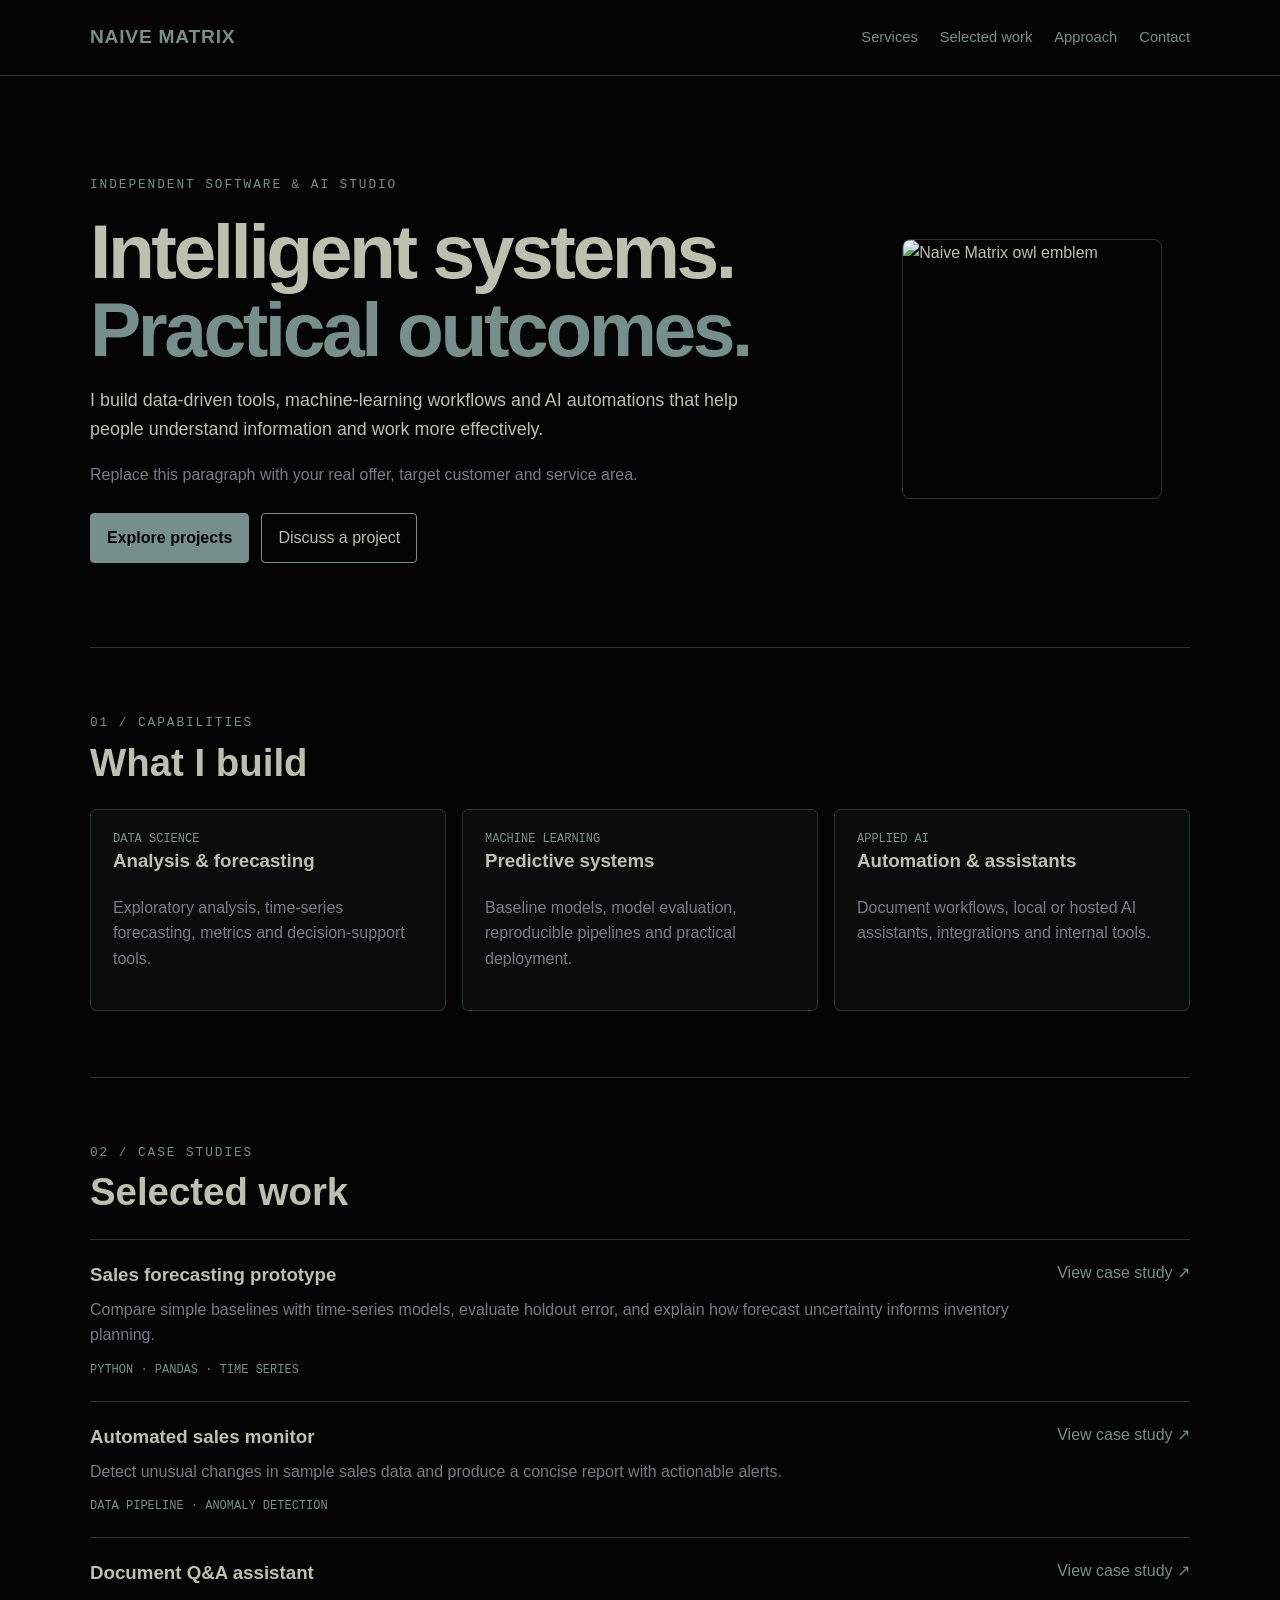
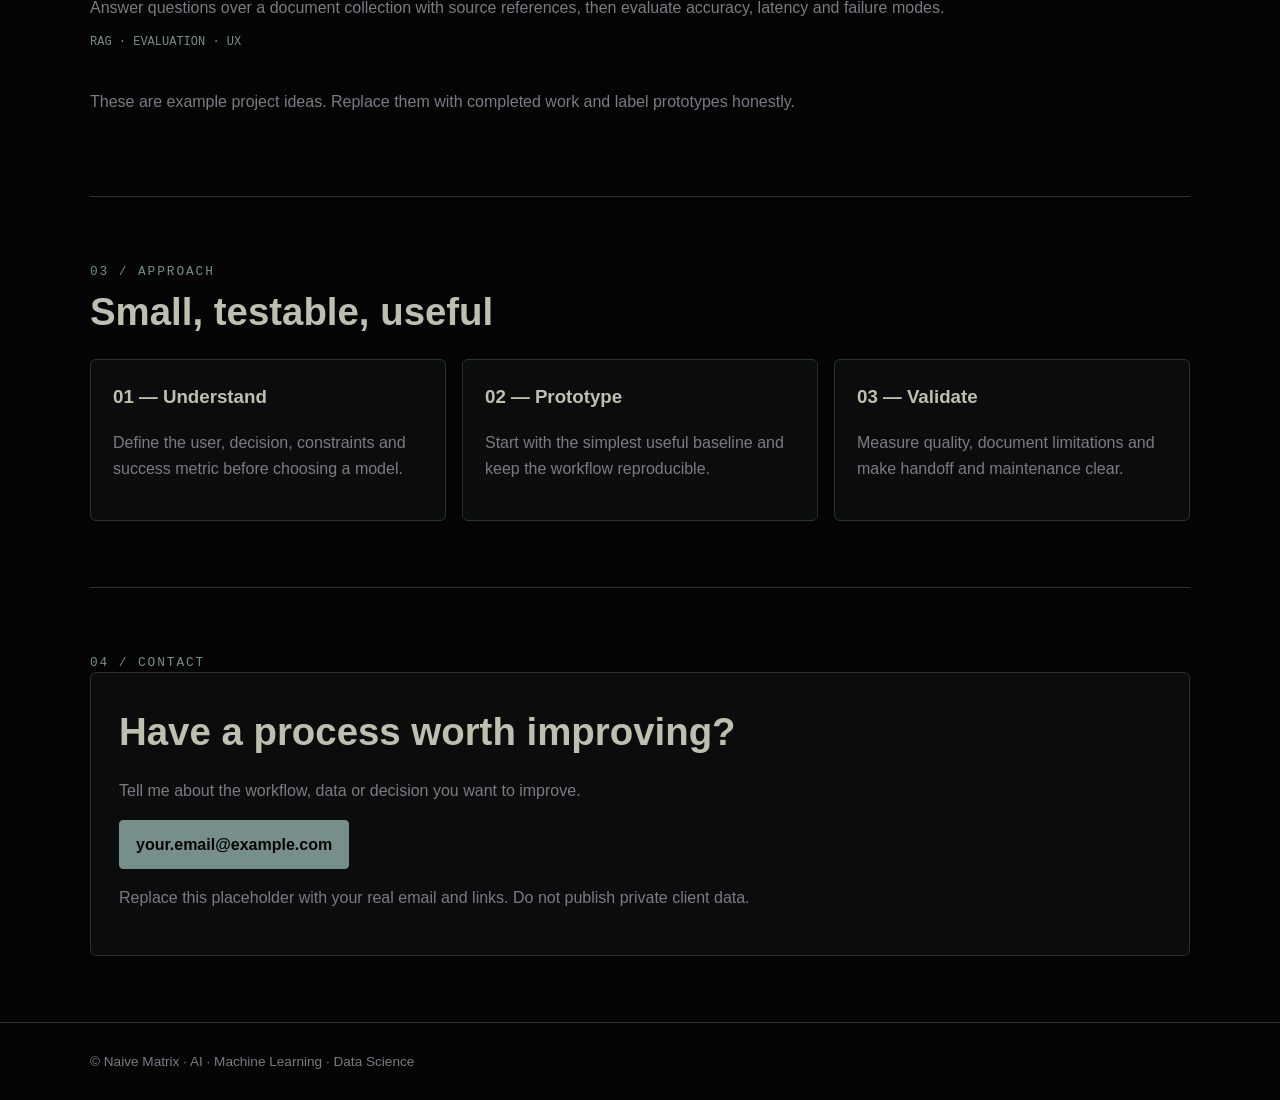
==== index.html @ ffc18c18 "personal site" ====
<!doctype html>
<html lang="en">
<head>
  <meta charset="utf-8">
  <meta name="viewport" content="width=device-width,initial-scale=1">
  <meta name="theme-color" content="#040404">
  <meta name="description" content="Naive Matrix — independent software and AI studio. Applied AI, machine learning and data science.">
  <title>Naive Matrix | AI, Machine Learning & Data Science</title>
  <style>
    :root{--night:#040404;--sage:#bdc0af;--charcoal:#565552;--teal:#768f8a;--slate:#787c84;--line:#283331;--panel:#0b0d0d}
    *{box-sizing:border-box}html{scroll-behavior:smooth}body{margin:0;background:var(--night);color:var(--sage);font-family:Inter,"Segoe UI",Arial,sans-serif;line-height:1.6}
    a{color:var(--teal);text-decoration:none}a:hover{color:var(--sage)}.wrap{width:min(1100px,92vw);margin:auto}
    header{border-bottom:1px solid var(--line);padding:22px 0}.nav{display:flex;align-items:center;justify-content:space-between;gap:20px}.brand{font-weight:800;letter-spacing:.04em;font-size:1.2rem}.brand span{color:var(--teal)}.navlinks{display:flex;gap:22px;flex-wrap:wrap;font-size:.92rem}
    .hero{padding:100px 0 84px;display:grid;grid-template-columns:1.4fr .6fr;gap:48px;align-items:center}.eyebrow{font: .8rem/1.4 "Cascadia Code",Consolas,monospace;color:var(--teal);letter-spacing:.15em;text-transform:uppercase}h1{font-size:clamp(2.5rem,6vw,5rem);line-height:1.02;letter-spacing:-.045em;margin:18px 0}h2{font-size:clamp(1.6rem,3vw,2.5rem);margin:0 0 16px}.muted{color:var(--slate)}.lead{font-size:1.12rem;max-width:680px}.buttons{display:flex;gap:12px;margin-top:26px;flex-wrap:wrap}.button{display:inline-block;border:1px solid var(--teal);padding:11px 16px;border-radius:4px;color:var(--sage)}.button.primary{background:var(--teal);color:#040404;font-weight:700}.mark{width:min(260px,100%);aspect-ratio:1;object-fit:cover;border:1px solid var(--line);border-radius:8px;justify-self:center}
    section{padding:66px 0;border-top:1px solid var(--line)}.grid{display:grid;grid-template-columns:repeat(3,1fr);gap:16px}.card{background:var(--panel);border:1px solid var(--line);padding:22px;border-radius:6px}.card h3{margin-top:0}.tag{font:.75rem "Cascadia Code",Consolas,monospace;color:var(--teal)}.project{border-top:1px solid var(--line);padding:20px 0;display:grid;grid-template-columns:1fr auto;gap:24px}.project h3{margin:0}.project p{margin:7px 0;color:var(--slate)}.contact{background:var(--panel);padding:28px;border:1px solid var(--line);border-radius:6px}footer{padding:28px 0;color:var(--slate);font-size:.85rem;border-top:1px solid var(--line)}
    @media(max-width:720px){.hero{grid-template-columns:1fr;padding:66px 0}.mark{grid-row:1;width:150px}.grid{grid-template-columns:1fr}.nav{align-items:flex-start;flex-direction:column}.project{grid-template-columns:1fr}.navlinks{gap:14px}}
  </style>
</head>
<body>
<header><div class="wrap nav"><a class="brand" href="#top">NAIVE <span>MATRIX</span></a><nav class="navlinks"><a href="#services">Services</a><a href="#work">Selected work</a><a href="#about">Approach</a><a href="#contact">Contact</a></nav></div></header>
<main id="top" class="wrap">
  <section class="hero" style="border:0">
    <div><div class="eyebrow">Independent software & AI studio</div><h1>Intelligent systems.<br><span style="color:var(--teal)">Practical outcomes.</span></h1><p class="lead">I build data-driven tools, machine-learning workflows and AI automations that help people understand information and work more effectively.</p><p class="muted">Replace this paragraph with your real offer, target customer and service area.</p><div class="buttons"><a class="button primary" href="#work">Explore projects</a><a class="button" href="#contact">Discuss a project</a></div></div>
    <img class="mark" src="../assets/avatar_owl.png" alt="Naive Matrix owl emblem">
  </section>
  <section id="services"><div class="eyebrow">01 / Capabilities</div><h2>What I build</h2><div class="grid">
    <article class="card"><div class="tag">DATA SCIENCE</div><h3>Analysis & forecasting</h3><p class="muted">Exploratory analysis, time-series forecasting, metrics and decision-support tools.</p></article>
    <article class="card"><div class="tag">MACHINE LEARNING</div><h3>Predictive systems</h3><p class="muted">Baseline models, model evaluation, reproducible pipelines and practical deployment.</p></article>
    <article class="card"><div class="tag">APPLIED AI</div><h3>Automation & assistants</h3><p class="muted">Document workflows, local or hosted AI assistants, integrations and internal tools.</p></article>
  </div></section>
  <section id="work"><div class="eyebrow">02 / Case studies</div><h2>Selected work</h2>
    <article class="project"><div><h3>Sales forecasting prototype</h3><p>Compare simple baselines with time-series models, evaluate holdout error, and explain how forecast uncertainty informs inventory planning.</p><span class="tag">PYTHON · PANDAS · TIME SERIES</span></div><a href="#contact">View case study ↗</a></article>
    <article class="project"><div><h3>Automated sales monitor</h3><p>Detect unusual changes in sample sales data and produce a concise report with actionable alerts.</p><span class="tag">DATA PIPELINE · ANOMALY DETECTION</span></div><a href="#contact">View case study ↗</a></article>
    <article class="project"><div><h3>Document Q&A assistant</h3><p>Answer questions over a document collection with source references, then evaluate accuracy, latency and failure modes.</p><span class="tag">RAG · EVALUATION · UX</span></div><a href="#contact">View case study ↗</a></article>
    <p class="muted">These are example project ideas. Replace them with completed work and label prototypes honestly.</p>
  </section>
  <section id="about"><div class="eyebrow">03 / Approach</div><h2>Small, testable, useful</h2><div class="grid"><article class="card"><h3>01 — Understand</h3><p class="muted">Define the user, decision, constraints and success metric before choosing a model.</p></article><article class="card"><h3>02 — Prototype</h3><p class="muted">Start with the simplest useful baseline and keep the workflow reproducible.</p></article><article class="card"><h3>03 — Validate</h3><p class="muted">Measure quality, document limitations and make handoff and maintenance clear.</p></article></div></section>
  <section id="contact"><div class="eyebrow">04 / Contact</div><div class="contact"><h2>Have a process worth improving?</h2><p class="muted">Tell me about the workflow, data or decision you want to improve.</p><p><a class="button primary" href="mailto:your.email@example.com">your.email@example.com</a></p><p class="muted">Replace this placeholder with your real email and links. Do not publish private client data.</p></div></section>
</main>
<footer><div class="wrap">© Naive Matrix · AI · Machine Learning · Data Science</div></footer>
</body></html>
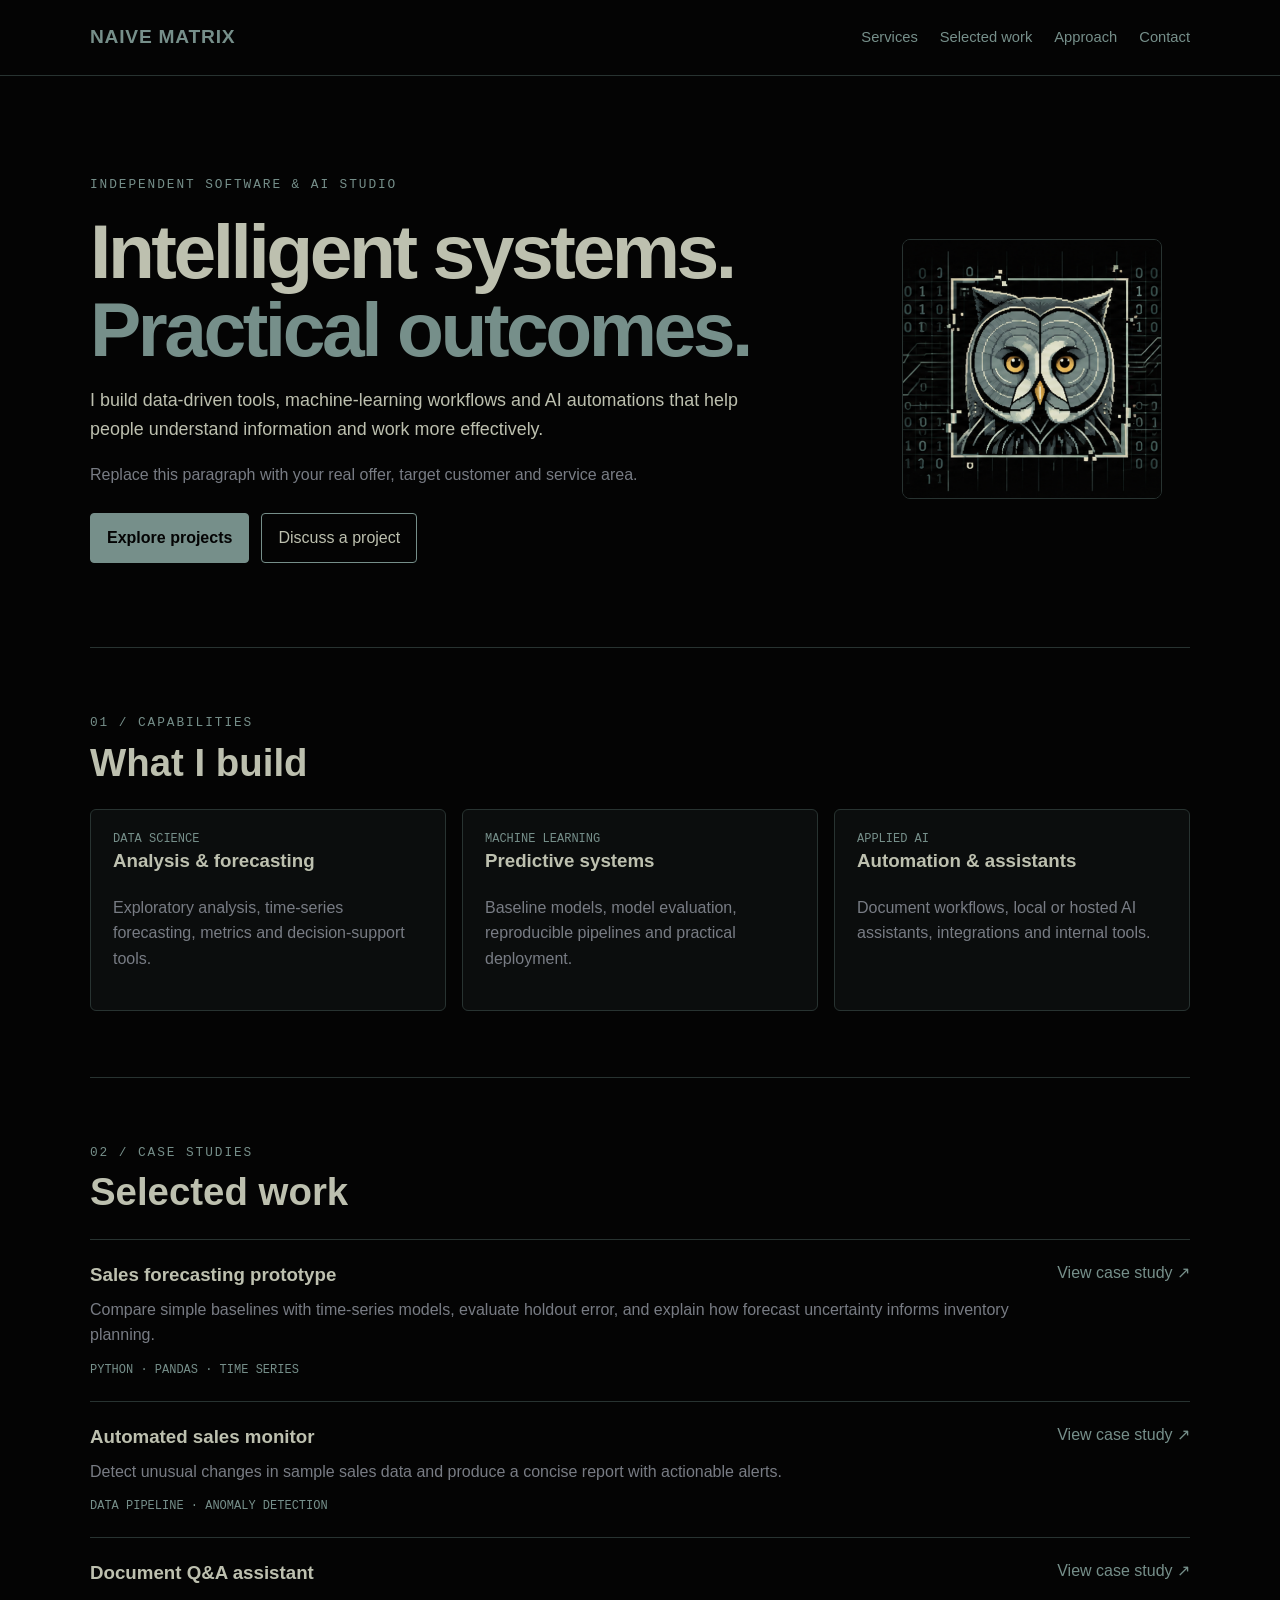
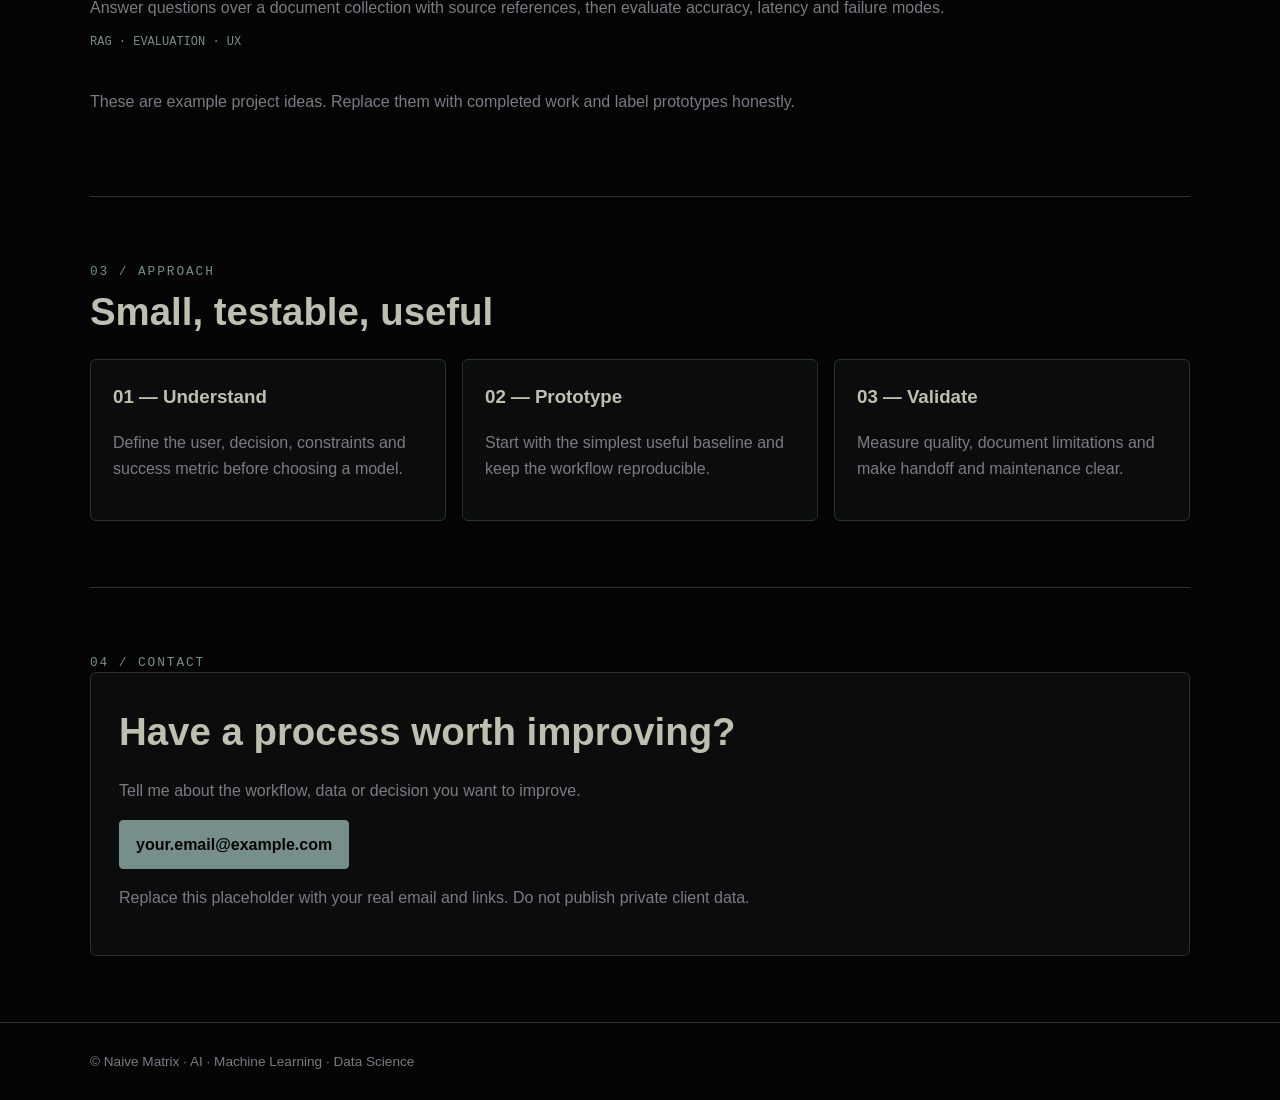
==== commit 7b109819: "Update image source path in index.html" ====
--- a/index.html
+++ b/index.html
@@ -21,7 +21,7 @@
 <main id="top" class="wrap">
   <section class="hero" style="border:0">
     <div><div class="eyebrow">Independent software & AI studio</div><h1>Intelligent systems.<br><span style="color:var(--teal)">Practical outcomes.</span></h1><p class="lead">I build data-driven tools, machine-learning workflows and AI automations that help people understand information and work more effectively.</p><p class="muted">Replace this paragraph with your real offer, target customer and service area.</p><div class="buttons"><a class="button primary" href="#work">Explore projects</a><a class="button" href="#contact">Discuss a project</a></div></div>
-    <img class="mark" src="../assets/avatar_owl.png" alt="Naive Matrix owl emblem">
+    <img class="mark" src="avatar_owl.png" alt="Naive Matrix owl emblem">
   </section>
   <section id="services"><div class="eyebrow">01 / Capabilities</div><h2>What I build</h2><div class="grid">
     <article class="card"><div class="tag">DATA SCIENCE</div><h3>Analysis & forecasting</h3><p class="muted">Exploratory analysis, time-series forecasting, metrics and decision-support tools.</p></article>
@@ -38,4 +38,4 @@
   <section id="contact"><div class="eyebrow">04 / Contact</div><div class="contact"><h2>Have a process worth improving?</h2><p class="muted">Tell me about the workflow, data or decision you want to improve.</p><p><a class="button primary" href="mailto:your.email@example.com">your.email@example.com</a></p><p class="muted">Replace this placeholder with your real email and links. Do not publish private client data.</p></div></section>
 </main>
 <footer><div class="wrap">© Naive Matrix · AI · Machine Learning · Data Science</div></footer>
-</body></html>+</body></html>
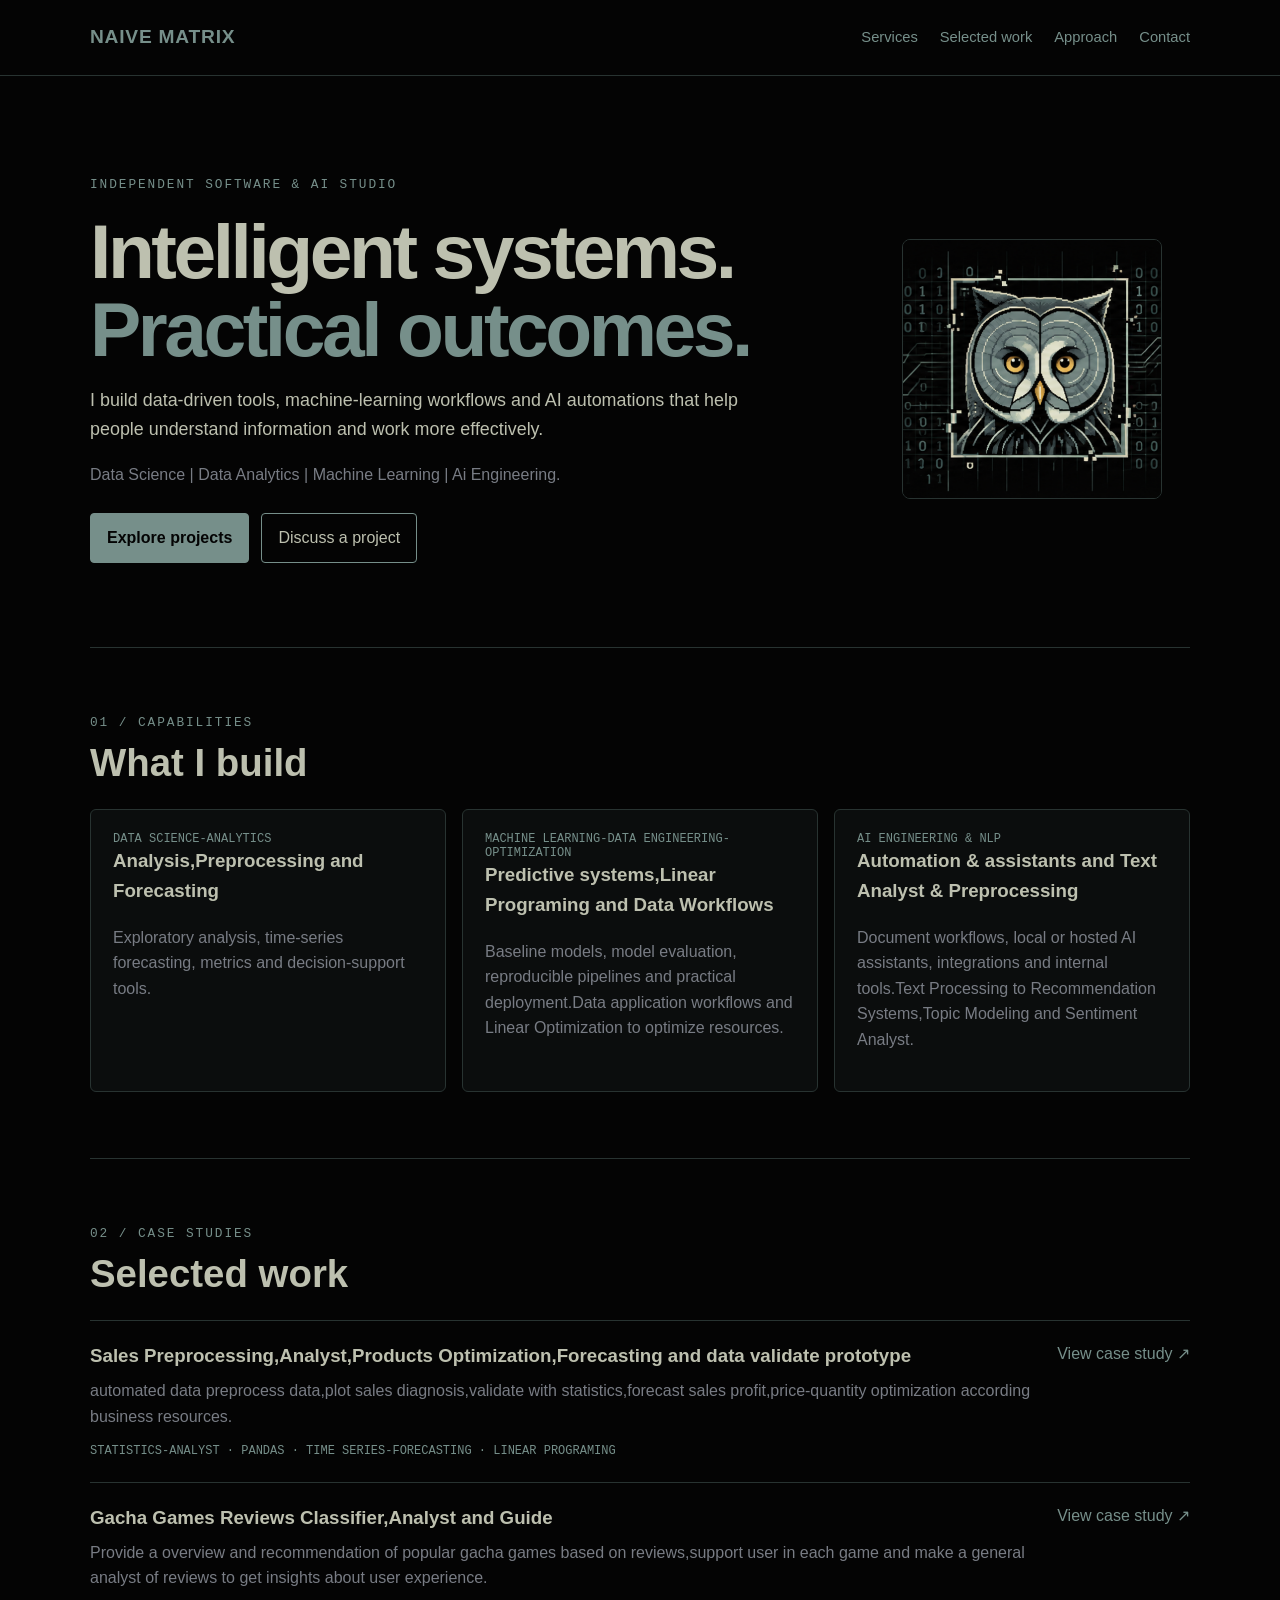
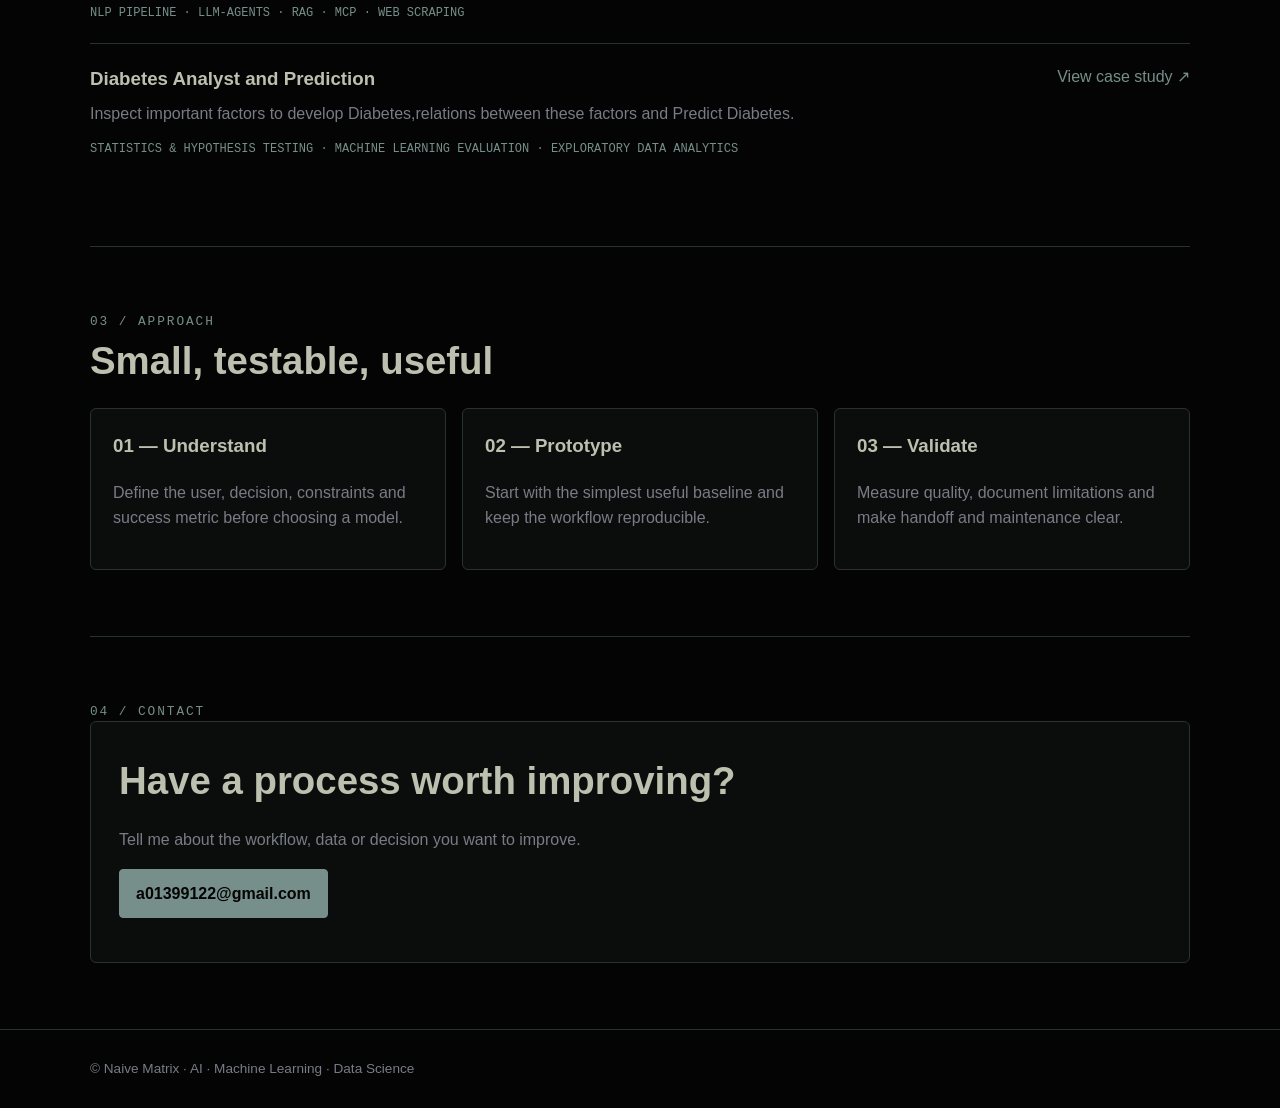
==== commit e5d83cc1: "Revise meta description and update hero content Updated the description meta tag and modified conten" ====
--- a/index.html
+++ b/index.html
@@ -4,8 +4,9 @@
   <meta charset="utf-8">
   <meta name="viewport" content="width=device-width,initial-scale=1">
   <meta name="theme-color" content="#040404">
-  <meta name="description" content="Naive Matrix — independent software and AI studio. Applied AI, machine learning and data science.">
+  <meta name="description" content="Naive Matrix — Applied AI, machine learning and data science.">
   <title>Naive Matrix | AI, Machine Learning & Data Science</title>
+  
   <style>
     :root{--night:#040404;--sage:#bdc0af;--charcoal:#565552;--teal:#768f8a;--slate:#787c84;--line:#283331;--panel:#0b0d0d}
     *{box-sizing:border-box}html{scroll-behavior:smooth}body{margin:0;background:var(--night);color:var(--sage);font-family:Inter,"Segoe UI",Arial,sans-serif;line-height:1.6}
@@ -15,27 +16,32 @@
     section{padding:66px 0;border-top:1px solid var(--line)}.grid{display:grid;grid-template-columns:repeat(3,1fr);gap:16px}.card{background:var(--panel);border:1px solid var(--line);padding:22px;border-radius:6px}.card h3{margin-top:0}.tag{font:.75rem "Cascadia Code",Consolas,monospace;color:var(--teal)}.project{border-top:1px solid var(--line);padding:20px 0;display:grid;grid-template-columns:1fr auto;gap:24px}.project h3{margin:0}.project p{margin:7px 0;color:var(--slate)}.contact{background:var(--panel);padding:28px;border:1px solid var(--line);border-radius:6px}footer{padding:28px 0;color:var(--slate);font-size:.85rem;border-top:1px solid var(--line)}
     @media(max-width:720px){.hero{grid-template-columns:1fr;padding:66px 0}.mark{grid-row:1;width:150px}.grid{grid-template-columns:1fr}.nav{align-items:flex-start;flex-direction:column}.project{grid-template-columns:1fr}.navlinks{gap:14px}}
   </style>
+  
 </head>
 <body>
 <header><div class="wrap nav"><a class="brand" href="#top">NAIVE <span>MATRIX</span></a><nav class="navlinks"><a href="#services">Services</a><a href="#work">Selected work</a><a href="#about">Approach</a><a href="#contact">Contact</a></nav></div></header>
 <main id="top" class="wrap">
+  
   <section class="hero" style="border:0">
-    <div><div class="eyebrow">Independent software & AI studio</div><h1>Intelligent systems.<br><span style="color:var(--teal)">Practical outcomes.</span></h1><p class="lead">I build data-driven tools, machine-learning workflows and AI automations that help people understand information and work more effectively.</p><p class="muted">Replace this paragraph with your real offer, target customer and service area.</p><div class="buttons"><a class="button primary" href="#work">Explore projects</a><a class="button" href="#contact">Discuss a project</a></div></div>
-    <img class="mark" src="avatar_owl.png" alt="Naive Matrix owl emblem">
+    <div><div class="eyebrow">Independent software & AI studio</div><h1>Intelligent systems.<br><span style="color:var(--teal)">Practical outcomes.</span></h1><p class="lead">I build data-driven tools, machine-learning workflows and AI automations that help people understand information and work more effectively.</p><p class="muted">Data Science | Data Analytics | Machine Learning | Ai Engineering.</p><div class="buttons"><a class="button primary" href="#work">Explore projects</a><a class="button" href="#contact">Discuss a project</a></div></div>
+    <img class="mark" src="avatar_owl.png" alt="avatar_owl.png">
   </section>
+  
   <section id="services"><div class="eyebrow">01 / Capabilities</div><h2>What I build</h2><div class="grid">
-    <article class="card"><div class="tag">DATA SCIENCE</div><h3>Analysis & forecasting</h3><p class="muted">Exploratory analysis, time-series forecasting, metrics and decision-support tools.</p></article>
-    <article class="card"><div class="tag">MACHINE LEARNING</div><h3>Predictive systems</h3><p class="muted">Baseline models, model evaluation, reproducible pipelines and practical deployment.</p></article>
-    <article class="card"><div class="tag">APPLIED AI</div><h3>Automation & assistants</h3><p class="muted">Document workflows, local or hosted AI assistants, integrations and internal tools.</p></article>
+    <article class="card"><div class="tag">DATA SCIENCE-ANALYTICS</div><h3>Analysis,Preprocessing and Forecasting</h3><p class="muted">Exploratory analysis, time-series forecasting, metrics and decision-support tools.</p></article>
+    <article class="card"><div class="tag">MACHINE LEARNING-DATA ENGINEERING-OPTIMIZATION</div><h3>Predictive systems,Linear Programing and Data Workflows</h3><p class="muted">Baseline models, model evaluation, reproducible pipelines and practical deployment.Data application workflows and Linear Optimization to optimize resources.</p></article>
+    <article class="card"><div class="tag">AI ENGINEERING & NLP</div><h3>Automation & assistants and Text Analyst & Preprocessing</h3><p class="muted">Document workflows, local or hosted AI assistants, integrations and internal tools.Text Processing to Recommendation Systems,Topic Modeling and Sentiment Analyst.</p></article>
   </div></section>
+  
   <section id="work"><div class="eyebrow">02 / Case studies</div><h2>Selected work</h2>
-    <article class="project"><div><h3>Sales forecasting prototype</h3><p>Compare simple baselines with time-series models, evaluate holdout error, and explain how forecast uncertainty informs inventory planning.</p><span class="tag">PYTHON · PANDAS · TIME SERIES</span></div><a href="#contact">View case study ↗</a></article>
-    <article class="project"><div><h3>Automated sales monitor</h3><p>Detect unusual changes in sample sales data and produce a concise report with actionable alerts.</p><span class="tag">DATA PIPELINE · ANOMALY DETECTION</span></div><a href="#contact">View case study ↗</a></article>
-    <article class="project"><div><h3>Document Q&A assistant</h3><p>Answer questions over a document collection with source references, then evaluate accuracy, latency and failure modes.</p><span class="tag">RAG · EVALUATION · UX</span></div><a href="#contact">View case study ↗</a></article>
-    <p class="muted">These are example project ideas. Replace them with completed work and label prototypes honestly.</p>
+    <article class="project"><div><h3>Sales Preprocessing,Analyst,Products Optimization,Forecasting and data validate prototype</h3><p>automated data preprocess data,plot sales diagnosis,validate with statistics,forecast sales profit,price-quantity optimization according business resources.</p><span class="tag">STATISTICS-ANALYST · PANDAS · TIME SERIES-FORECASTING · LINEAR PROGRAMING</span></div><a href="https://github.com/roossqg/Sales-Intelligence">View case study ↗</a></article>
+    <article class="project"><div><h3>Gacha Games Reviews Classifier,Analyst and Guide</h3><p>Provide a overview and recommendation of popular gacha games based on reviews,support user in each game and make a general analyst of reviews to get insights about user experience.</p><span class="tag">NLP PIPELINE · LLM-AGENTS · RAG · MCP · WEB SCRAPING</span></div><a href="https://github.com/roossqg/Gacha-Games-Reviews-Classifier">View case study ↗</a></article>
+    <article class="project"><div><h3>Diabetes Analyst and Prediction</h3><p>Inspect important factors to develop Diabetes,relations between these factors and Predict Diabetes.</p><span class="tag">STATISTICS & HYPOTHESIS TESTING · MACHINE LEARNING EVALUATION · EXPLORATORY DATA ANALYTICS</span></div><a href="https://github.com/roossqg/Diabetes-Modeling/tree/main">View case study ↗</a></article>
   </section>
+  
   <section id="about"><div class="eyebrow">03 / Approach</div><h2>Small, testable, useful</h2><div class="grid"><article class="card"><h3>01 — Understand</h3><p class="muted">Define the user, decision, constraints and success metric before choosing a model.</p></article><article class="card"><h3>02 — Prototype</h3><p class="muted">Start with the simplest useful baseline and keep the workflow reproducible.</p></article><article class="card"><h3>03 — Validate</h3><p class="muted">Measure quality, document limitations and make handoff and maintenance clear.</p></article></div></section>
-  <section id="contact"><div class="eyebrow">04 / Contact</div><div class="contact"><h2>Have a process worth improving?</h2><p class="muted">Tell me about the workflow, data or decision you want to improve.</p><p><a class="button primary" href="mailto:your.email@example.com">your.email@example.com</a></p><p class="muted">Replace this placeholder with your real email and links. Do not publish private client data.</p></div></section>
+  <section id="contact"><div class="eyebrow">04 / Contact</div><div class="contact"><h2>Have a process worth improving?</h2><p class="muted">Tell me about the workflow, data or decision you want to improve.</p><p><a class="button primary" href="a01399122@gmail.com">a01399122@gmail.com</a></p><p class="muted"></p></div></section>
+
 </main>
 <footer><div class="wrap">© Naive Matrix · AI · Machine Learning · Data Science</div></footer>
 </body></html>
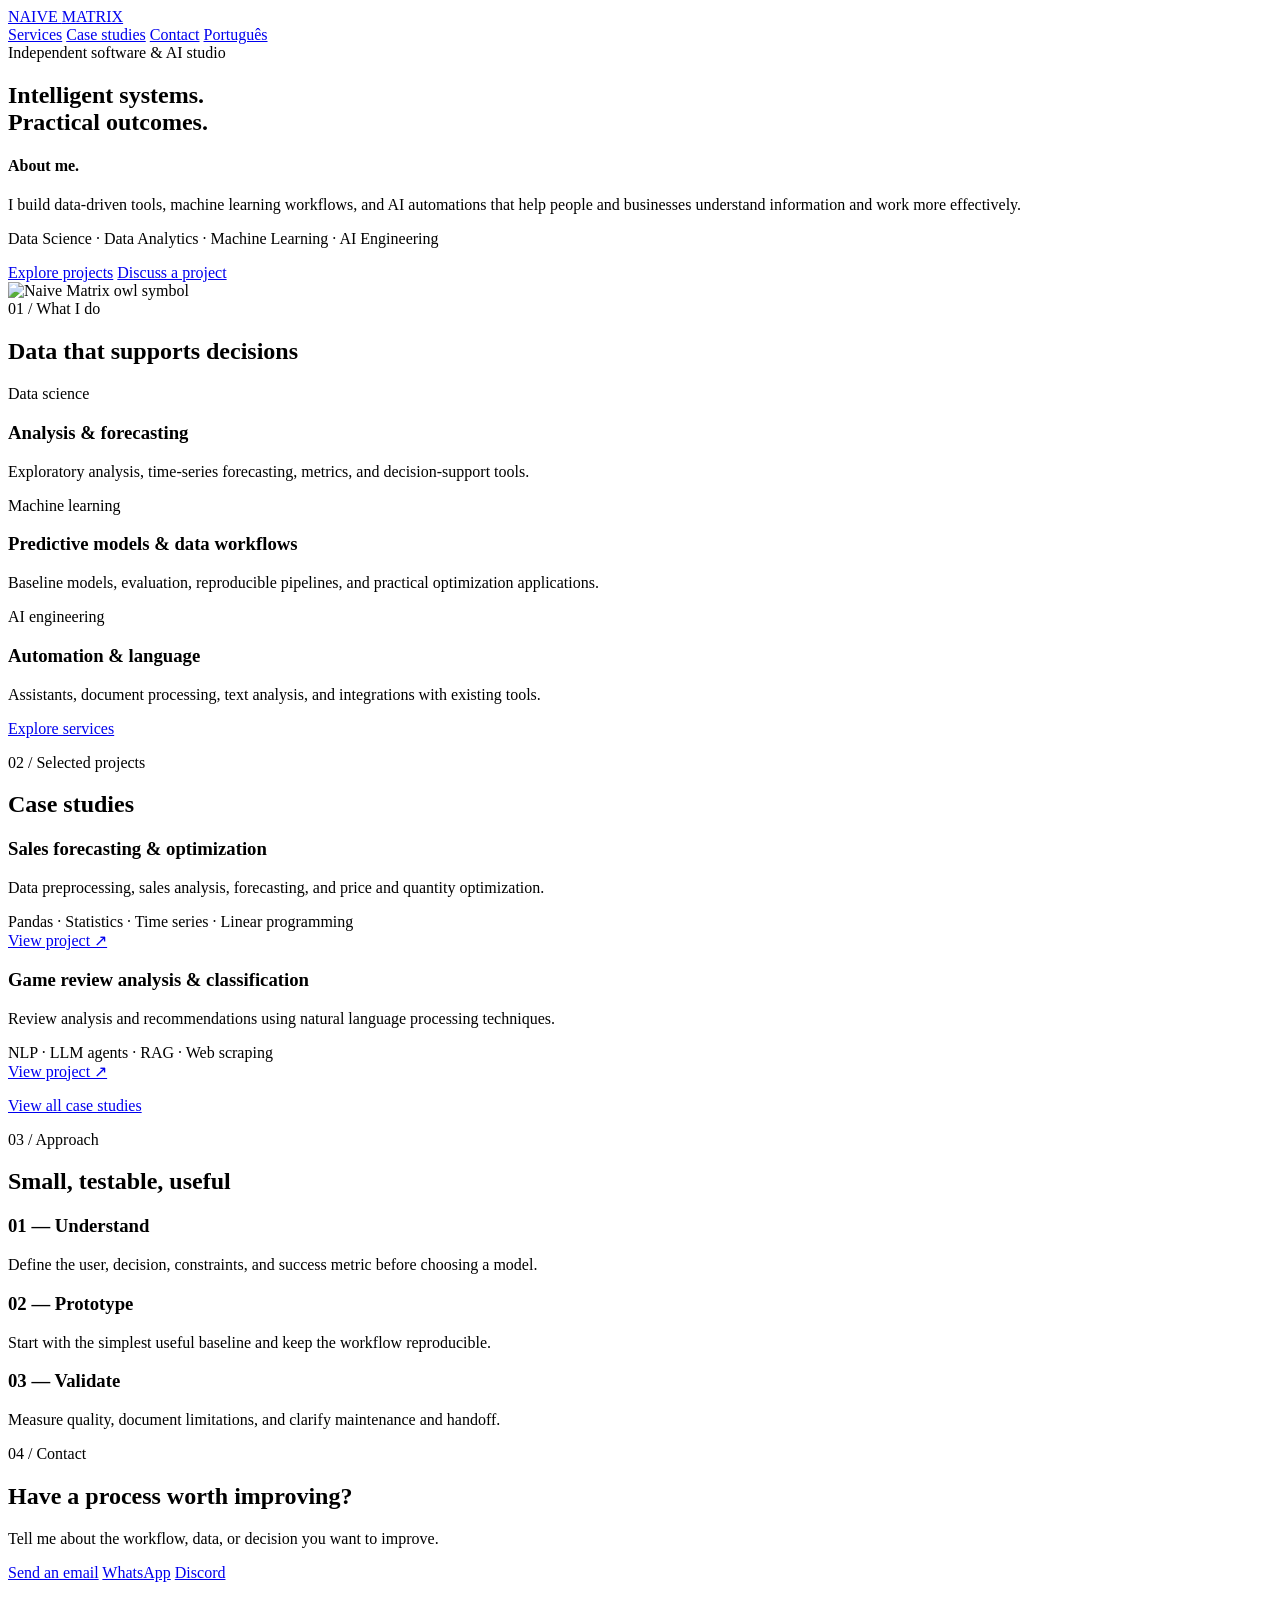
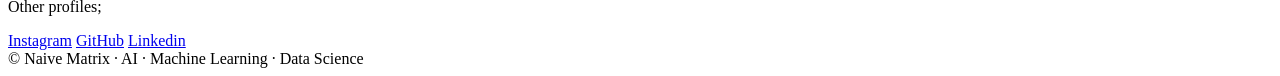
==== commit ee9d6fb9: "Add files via upload" ====
--- a/index.html
+++ b/index.html
@@ -1,47 +1,125 @@
-<!doctype html>
-<html lang="en">
-<head>
-  <meta charset="utf-8">
-  <meta name="viewport" content="width=device-width,initial-scale=1">
-  <meta name="theme-color" content="#040404">
-  <meta name="description" content="Naive Matrix — Applied AI, machine learning and data science.">
-  <title>Naive Matrix | AI, Machine Learning & Data Science</title>
-  
-  <style>
-    :root{--night:#040404;--sage:#bdc0af;--charcoal:#565552;--teal:#768f8a;--slate:#787c84;--line:#283331;--panel:#0b0d0d}
-    *{box-sizing:border-box}html{scroll-behavior:smooth}body{margin:0;background:var(--night);color:var(--sage);font-family:Inter,"Segoe UI",Arial,sans-serif;line-height:1.6}
-    a{color:var(--teal);text-decoration:none}a:hover{color:var(--sage)}.wrap{width:min(1100px,92vw);margin:auto}
-    header{border-bottom:1px solid var(--line);padding:22px 0}.nav{display:flex;align-items:center;justify-content:space-between;gap:20px}.brand{font-weight:800;letter-spacing:.04em;font-size:1.2rem}.brand span{color:var(--teal)}.navlinks{display:flex;gap:22px;flex-wrap:wrap;font-size:.92rem}
-    .hero{padding:100px 0 84px;display:grid;grid-template-columns:1.4fr .6fr;gap:48px;align-items:center}.eyebrow{font: .8rem/1.4 "Cascadia Code",Consolas,monospace;color:var(--teal);letter-spacing:.15em;text-transform:uppercase}h1{font-size:clamp(2.5rem,6vw,5rem);line-height:1.02;letter-spacing:-.045em;margin:18px 0}h2{font-size:clamp(1.6rem,3vw,2.5rem);margin:0 0 16px}.muted{color:var(--slate)}.lead{font-size:1.12rem;max-width:680px}.buttons{display:flex;gap:12px;margin-top:26px;flex-wrap:wrap}.button{display:inline-block;border:1px solid var(--teal);padding:11px 16px;border-radius:4px;color:var(--sage)}.button.primary{background:var(--teal);color:#040404;font-weight:700}.mark{width:min(260px,100%);aspect-ratio:1;object-fit:cover;border:1px solid var(--line);border-radius:8px;justify-self:center}
-    section{padding:66px 0;border-top:1px solid var(--line)}.grid{display:grid;grid-template-columns:repeat(3,1fr);gap:16px}.card{background:var(--panel);border:1px solid var(--line);padding:22px;border-radius:6px}.card h3{margin-top:0}.tag{font:.75rem "Cascadia Code",Consolas,monospace;color:var(--teal)}.project{border-top:1px solid var(--line);padding:20px 0;display:grid;grid-template-columns:1fr auto;gap:24px}.project h3{margin:0}.project p{margin:7px 0;color:var(--slate)}.contact{background:var(--panel);padding:28px;border:1px solid var(--line);border-radius:6px}footer{padding:28px 0;color:var(--slate);font-size:.85rem;border-top:1px solid var(--line)}
-    @media(max-width:720px){.hero{grid-template-columns:1fr;padding:66px 0}.mark{grid-row:1;width:150px}.grid{grid-template-columns:1fr}.nav{align-items:flex-start;flex-direction:column}.project{grid-template-columns:1fr}.navlinks{gap:14px}}
-  </style>
-  
-</head>
-<body>
-<header><div class="wrap nav"><a class="brand" href="#top">NAIVE <span>MATRIX</span></a><nav class="navlinks"><a href="#services">Services</a><a href="#work">Selected work</a><a href="#about">Approach</a><a href="#contact">Contact</a></nav></div></header>
-<main id="top" class="wrap">
-  
-  <section class="hero" style="border:0">
-    <div><div class="eyebrow">Independent software & AI studio</div><h1>Intelligent systems.<br><span style="color:var(--teal)">Practical outcomes.</span></h1><p class="lead">I build data-driven tools, machine-learning workflows and AI automations that help people understand information and work more effectively.</p><p class="muted">Data Science | Data Analytics | Machine Learning | Ai Engineering.</p><div class="buttons"><a class="button primary" href="#work">Explore projects</a><a class="button" href="#contact">Discuss a project</a></div></div>
-    <img class="mark" src="avatar_owl.png" alt="avatar_owl.png">
-  </section>
-  
-  <section id="services"><div class="eyebrow">01 / Capabilities</div><h2>What I build</h2><div class="grid">
-    <article class="card"><div class="tag">DATA SCIENCE-ANALYTICS</div><h3>Analysis,Preprocessing and Forecasting</h3><p class="muted">Exploratory analysis, time-series forecasting, metrics and decision-support tools.</p></article>
-    <article class="card"><div class="tag">MACHINE LEARNING-DATA ENGINEERING-OPTIMIZATION</div><h3>Predictive systems,Linear Programing and Data Workflows</h3><p class="muted">Baseline models, model evaluation, reproducible pipelines and practical deployment.Data application workflows and Linear Optimization to optimize resources.</p></article>
-    <article class="card"><div class="tag">AI ENGINEERING & NLP</div><h3>Automation & assistants and Text Analyst & Preprocessing</h3><p class="muted">Document workflows, local or hosted AI assistants, integrations and internal tools.Text Processing to Recommendation Systems,Topic Modeling and Sentiment Analyst.</p></article>
-  </div></section>
-  
-  <section id="work"><div class="eyebrow">02 / Case studies</div><h2>Selected work</h2>
-    <article class="project"><div><h3>Sales Preprocessing,Analyst,Products Optimization,Forecasting and data validate prototype</h3><p>automated data preprocess data,plot sales diagnosis,validate with statistics,forecast sales profit,price-quantity optimization according business resources.</p><span class="tag">STATISTICS-ANALYST · PANDAS · TIME SERIES-FORECASTING · LINEAR PROGRAMING</span></div><a href="https://github.com/roossqg/Sales-Intelligence">View case study ↗</a></article>
-    <article class="project"><div><h3>Gacha Games Reviews Classifier,Analyst and Guide</h3><p>Provide a overview and recommendation of popular gacha games based on reviews,support user in each game and make a general analyst of reviews to get insights about user experience.</p><span class="tag">NLP PIPELINE · LLM-AGENTS · RAG · MCP · WEB SCRAPING</span></div><a href="https://github.com/roossqg/Gacha-Games-Reviews-Classifier">View case study ↗</a></article>
-    <article class="project"><div><h3>Diabetes Analyst and Prediction</h3><p>Inspect important factors to develop Diabetes,relations between these factors and Predict Diabetes.</p><span class="tag">STATISTICS & HYPOTHESIS TESTING · MACHINE LEARNING EVALUATION · EXPLORATORY DATA ANALYTICS</span></div><a href="https://github.com/roossqg/Diabetes-Modeling/tree/main">View case study ↗</a></article>
-  </section>
-  
-  <section id="about"><div class="eyebrow">03 / Approach</div><h2>Small, testable, useful</h2><div class="grid"><article class="card"><h3>01 — Understand</h3><p class="muted">Define the user, decision, constraints and success metric before choosing a model.</p></article><article class="card"><h3>02 — Prototype</h3><p class="muted">Start with the simplest useful baseline and keep the workflow reproducible.</p></article><article class="card"><h3>03 — Validate</h3><p class="muted">Measure quality, document limitations and make handoff and maintenance clear.</p></article></div></section>
-  <section id="contact"><div class="eyebrow">04 / Contact</div><div class="contact"><h2>Have a process worth improving?</h2><p class="muted">Tell me about the workflow, data or decision you want to improve.</p><p><a class="button primary" href="a01399122@gmail.com">a01399122@gmail.com</a></p><p class="muted"></p></div></section>
-
-</main>
-<footer><div class="wrap">© Naive Matrix · AI · Machine Learning · Data Science</div></footer>
-</body></html>
+<!doctype html>
+<html lang="en">
+<head>
+  <meta charset="utf-8">
+  <meta name="viewport" content="width=device-width, initial-scale=1">
+  <meta name="theme-color" content="#040404">
+  <meta name="description" content="Naive Matrix — practical solutions in artificial intelligence, machine learning, and data science.">
+  <title>Naive Matrix | AI, Machine Learning &amp; Data Science</title>
+  <link rel="stylesheet" href="../Landing_Page/English/styles.css">
+</head>
+<body>
+  <header class="site-header">
+    <div class="wrap nav">
+      <a class="brand" href="index.html">NAIVE <span>MATRIX</span></a>
+
+      <nav class="navlinks" aria-label="Main navigation">
+        <a href="../Landing_Page/English/services.html">Services</a>
+        <a href="../Landing_Page/English/case-studies.html">Case studies</a>
+        <a href="#contact">Contact</a>
+        <a class="button" href="../Landing_Page/Portuguese/index.html" lang="pt-BR">Português</a>
+
+      </nav>
+    </div>
+  </header>
+
+  <main class="wrap">
+    <section class="hero">
+      <div>
+        <div class="eyebrow">Independent software &amp; AI studio</div>
+        <h1>Intelligent systems.<br><span class="accent">Practical outcomes.</span></h1>
+
+        <h4>About me.</h4>
+        <p class="lead">I build data-driven tools, machine learning workflows, and AI automations that help people and businesses understand information and work more effectively.</p>
+        <p class="muted">Data Science · Data Analytics · Machine Learning · AI Engineering</p>
+
+        <div class="buttons">
+          <a class="button primary" href="../Landing_Page/English/case-studies.html">Explore projects</a>
+          <a class="button" href="#contact">Discuss a project</a>
+        </div>
+      </div>
+      <img class="mark" src="../docs/avatar_owl.png" alt="Naive Matrix owl symbol">
+    </section>
+
+    <section class="content-section" aria-labelledby="services-title">
+      <div class="section-heading">
+        <div class="eyebrow">01 / What I do</div>
+        <h2 id="services-title">Data that supports decisions</h2>
+      </div>
+      <div class="grid">
+        <article class="card">
+          <div class="tag">Data science</div>
+          <h3>Analysis &amp; forecasting</h3>
+          <p class="muted">Exploratory analysis, time-series forecasting, metrics, and decision-support tools.</p>
+        </article>
+        <article class="card">
+          <div class="tag">Machine learning</div>
+          <h3>Predictive models &amp; data workflows</h3>
+          <p class="muted">Baseline models, evaluation, reproducible pipelines, and practical optimization applications.</p>
+        </article>
+        <article class="card">
+          <div class="tag">AI engineering</div>
+          <h3>Automation &amp; language</h3>
+          <p class="muted">Assistants, document processing, text analysis, and integrations with existing tools.</p>
+        </article>
+      </div>
+      <p class="buttons"><a class="button" href="../Landing_Page/English/services.html">Explore services</a></p>
+    </section>
+
+    <section class="content-section" aria-labelledby="projects-title">
+      <div class="section-heading">
+        <div class="eyebrow">02 / Selected projects</div>
+        <h2 id="projects-title">Case studies</h2>
+      </div>
+      <article class="project">
+        <div>
+          <h3>Sales forecasting &amp; optimization</h3>
+          <p class="muted">Data preprocessing, sales analysis, forecasting, and price and quantity optimization.</p>
+          <span class="tag">Pandas · Statistics · Time series · Linear programming</span>
+        </div>
+        <a href="https://github.com/roossqg/Sales-Intelligence" target="_blank" rel="noopener noreferrer">View project ↗</a>
+      </article>
+      <article class="project">
+        <div>
+          <h3>Game review analysis &amp; classification</h3>
+          <p class="muted">Review analysis and recommendations using natural language processing techniques.</p>
+          <span class="tag">NLP · LLM agents · RAG · Web scraping</span>
+        </div>
+        <a href="https://github.com/roossqg/Gacha-Games-Reviews-Classifier" target="_blank" rel="noopener noreferrer">View project ↗</a>
+      </article>
+      <p class="buttons"><a class="button" href="../Landing_Page/English/case-studies.html">View all case studies</a></p>
+    </section>
+
+    <section class="content-section" aria-labelledby="approach-title">
+      <div class="section-heading">
+        <div class="eyebrow">03 / Approach</div>
+        <h2 id="approach-title">Small, testable, useful</h2>
+      </div>
+      <div class="grid">
+        <article class="card"><h3>01 — Understand</h3><p class="muted">Define the user, decision, constraints, and success metric before choosing a model.</p></article>
+        <article class="card"><h3>02 — Prototype</h3><p class="muted">Start with the simplest useful baseline and keep the workflow reproducible.</p></article>
+        <article class="card"><h3>03 — Validate</h3><p class="muted">Measure quality, document limitations, and clarify maintenance and handoff.</p></article>
+      </div>
+    </section>
+
+    <section class="content-section" id="contact" aria-labelledby="contact-title">
+      <div class="contact">
+        <div class="eyebrow">04 / Contact</div>
+        <h2 id="contact-title">Have a process worth improving?</h2>
+        <p class="muted">Tell me about the workflow, data, or decision you want to improve.</p>
+        <div class="contact-links">
+          <a class="button primary" href="mailto:a01399122@gmail.com">Send an email</a>
+          <a class="button" href="https://wa.me/55SEUNUMERO?text=Hello%2C%20I%27d%20like%20to%20discuss%20a%20project." target="_blank" rel="noopener noreferrer">WhatsApp</a>
+          <a class="button" href="https://discord.gg/SEU_CONVITE" target="_blank" rel="noopener noreferrer">Discord</a>
+        </div>
+        <p class="muted">Other profiles;</p>
+        <a class="button" href="https://discord.gg/SEU_CONVITE" target="_blank" rel="noopener noreferrer">Instagram</a>
+        <a class="button" href="https://discord.gg/SEU_CONVITE" target="_blank" rel="noopener noreferrer">GitHub</a>
+        <a class="button" href="https://discord.gg/SEU_CONVITE" target="_blank" rel="noopener noreferrer">Linkedin</a>
+      </div>
+    </section>
+  </main>
+
+  <footer><div class="wrap">© Naive Matrix · AI · Machine Learning · Data Science</div></footer>
+</body>
+</html>
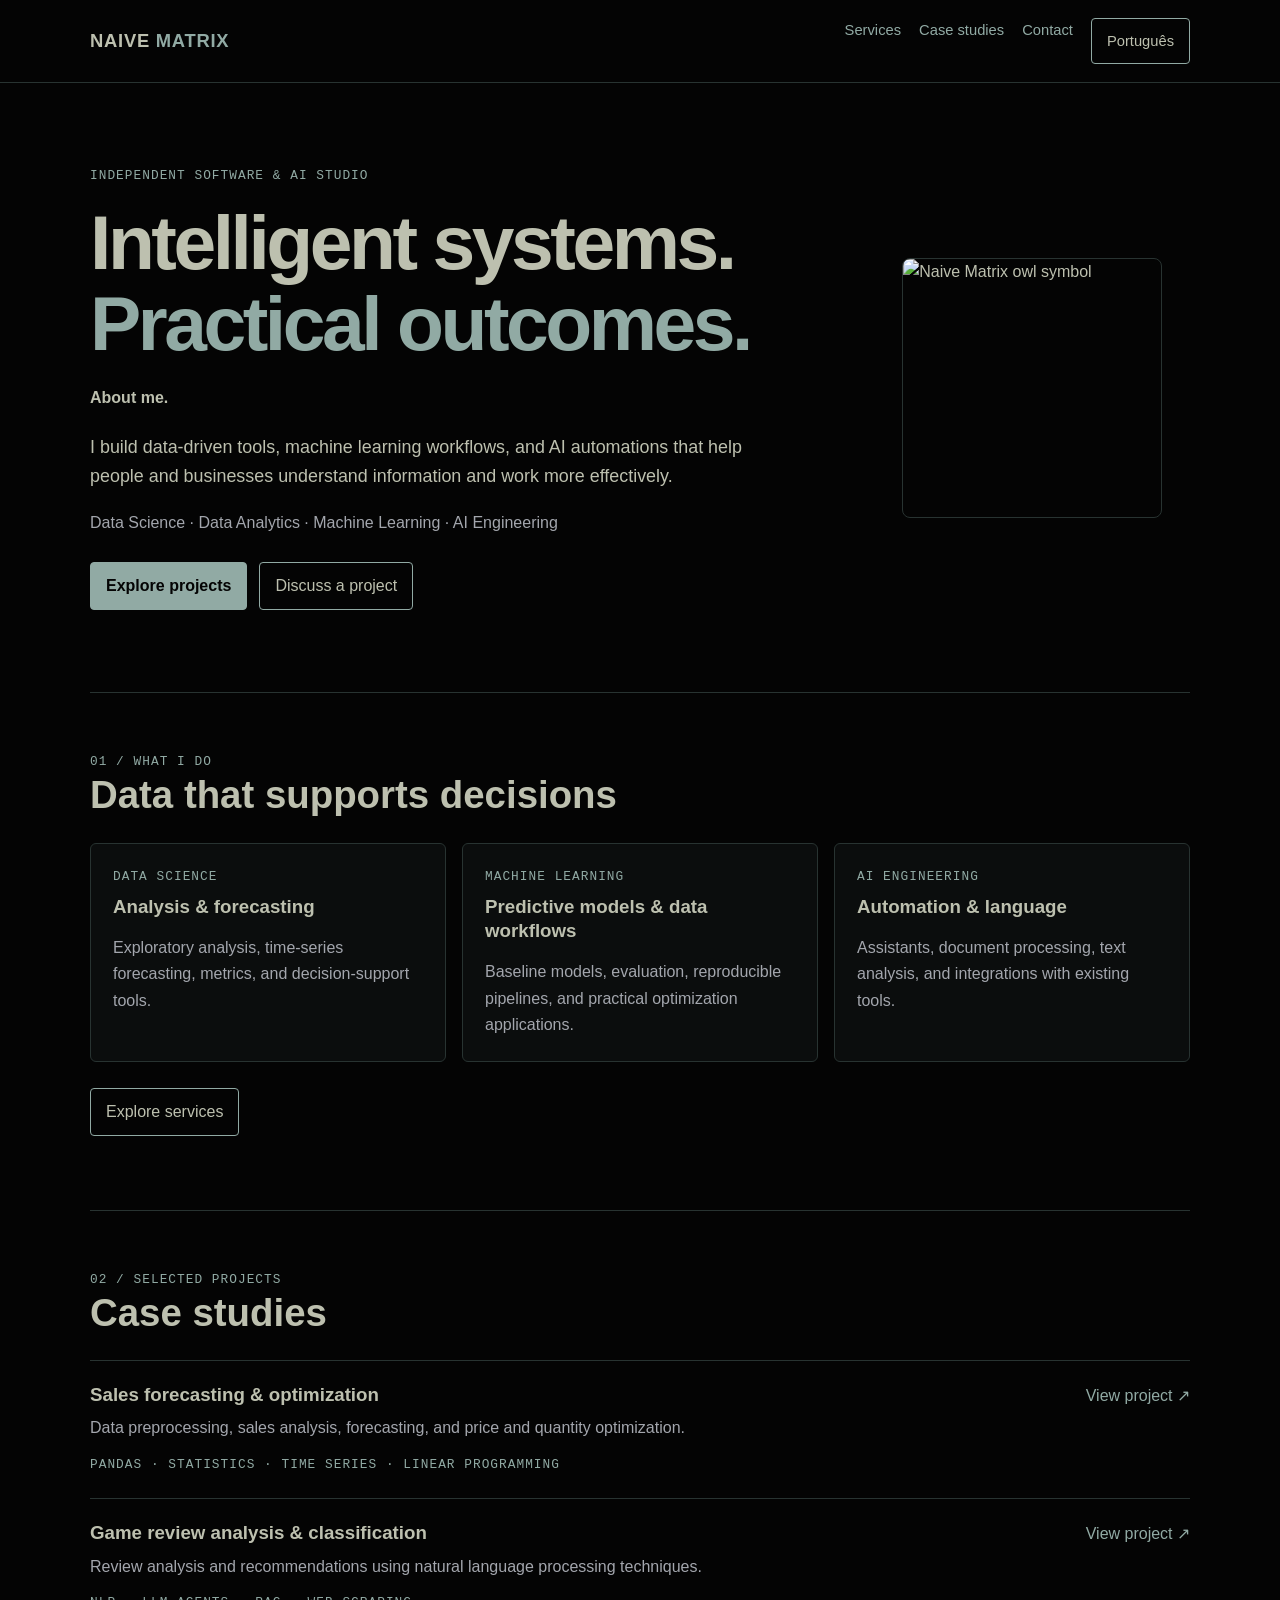
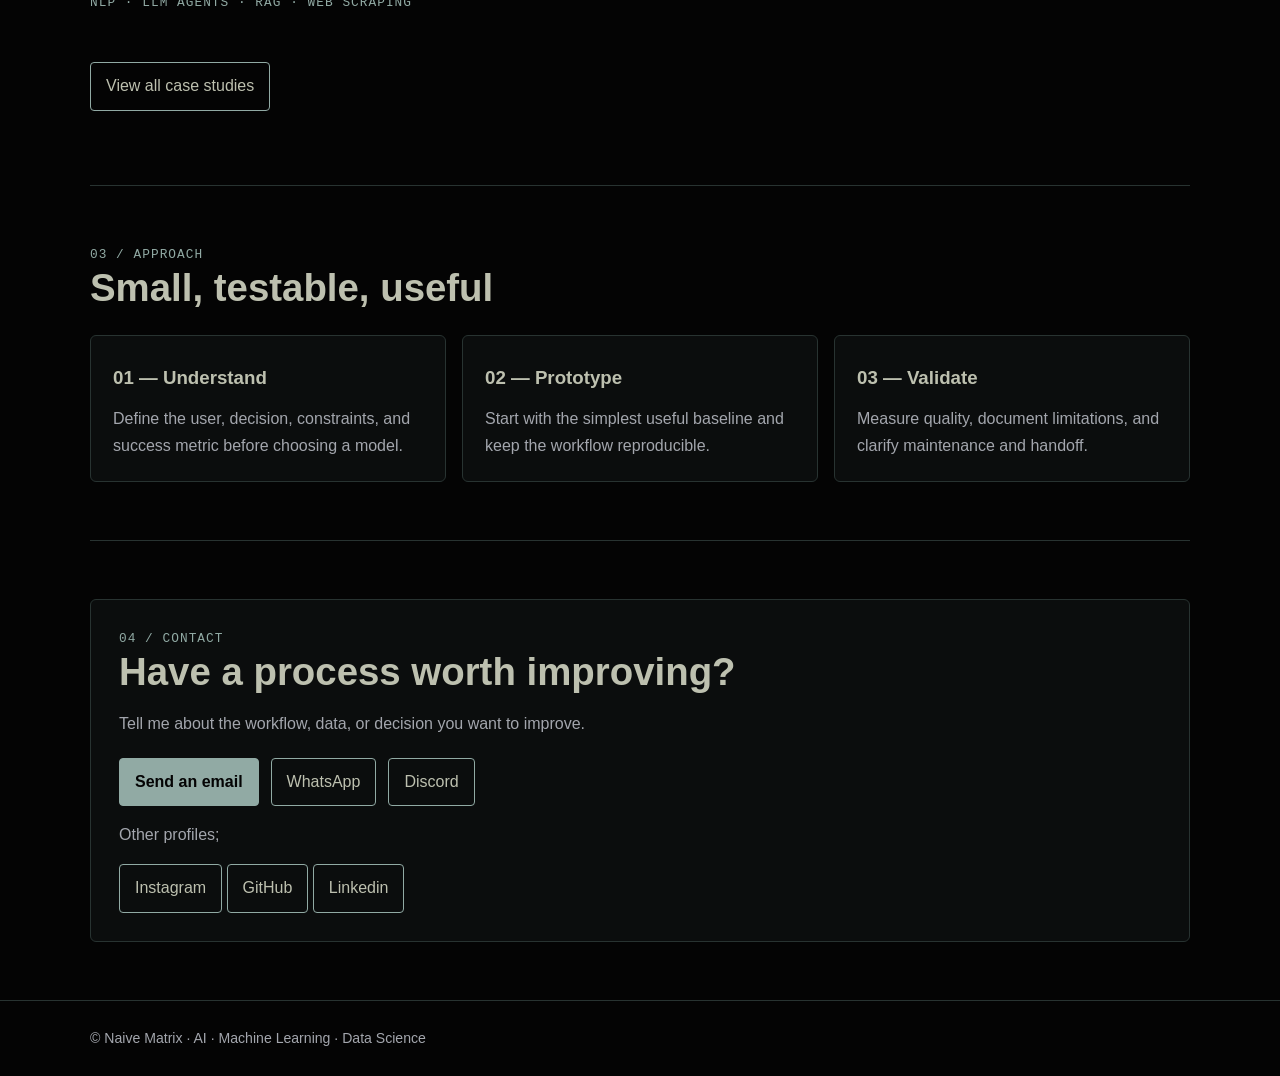
==== commit ff3507ae: "Update index.html" ====
--- a/index.html
+++ b/index.html
@@ -6,7 +6,7 @@
   <meta name="theme-color" content="#040404">
   <meta name="description" content="Naive Matrix — practical solutions in artificial intelligence, machine learning, and data science.">
   <title>Naive Matrix | AI, Machine Learning &amp; Data Science</title>
-  <link rel="stylesheet" href="../Landing_Page/English/styles.css">
+  <link rel="stylesheet" href="styles.css">
 </head>
 <body>
   <header class="site-header">
@@ -14,10 +14,10 @@
       <a class="brand" href="index.html">NAIVE <span>MATRIX</span></a>
 
       <nav class="navlinks" aria-label="Main navigation">
-        <a href="../Landing_Page/English/services.html">Services</a>
-        <a href="../Landing_Page/English/case-studies.html">Case studies</a>
+        <a href="services.html">Services</a>
+        <a href="case-studies.html">Case studies</a>
         <a href="#contact">Contact</a>
-        <a class="button" href="../Landing_Page/Portuguese/index.html" lang="pt-BR">Português</a>
+        <a class="button" href="index.html" lang="pt-BR">Português</a>
 
       </nav>
     </div>
@@ -34,7 +34,7 @@
         <p class="muted">Data Science · Data Analytics · Machine Learning · AI Engineering</p>
 
         <div class="buttons">
-          <a class="button primary" href="../Landing_Page/English/case-studies.html">Explore projects</a>
+          <a class="button primary" href="case-studies.html">Explore projects</a>
           <a class="button" href="#contact">Discuss a project</a>
         </div>
       </div>
@@ -87,7 +87,7 @@
         </div>
         <a href="https://github.com/roossqg/Gacha-Games-Reviews-Classifier" target="_blank" rel="noopener noreferrer">View project ↗</a>
       </article>
-      <p class="buttons"><a class="button" href="../Landing_Page/English/case-studies.html">View all case studies</a></p>
+      <p class="buttons"><a class="button" href="case-studies.html">View all case studies</a></p>
     </section>
 
     <section class="content-section" aria-labelledby="approach-title">
--- a/styles.css
+++ b/styles.css
@@ -0,0 +1,284 @@
+:root {
+  color-scheme: dark;
+  --night: #040404;
+  --sage: #bdc0af;
+  --teal: #91aaa4;
+  --slate: #a3a6ad;
+  --line: #283331;
+  --panel: #0b0d0d;
+  --content: 1100px;
+}
+
+* {
+  box-sizing: border-box;
+}
+
+html {
+  scroll-behavior: smooth;
+}
+
+body {
+  margin: 0;
+  background: var(--night);
+  color: var(--sage);
+  font-family: Inter, "Segoe UI", Arial, sans-serif;
+  line-height: 1.65;
+}
+
+a {
+  color: var(--teal);
+  text-decoration: none;
+}
+
+a:hover {
+  color: var(--sage);
+}
+
+a:focus-visible {
+  outline: 2px solid var(--teal);
+  outline-offset: 4px;
+}
+
+img {
+  max-width: 100%;
+}
+
+.wrap {
+  width: min(var(--content), 92vw);
+  margin-inline: auto;
+}
+
+.site-header {
+  border-bottom: 1px solid var(--line);
+  padding: 18px 0;
+}
+
+.nav {
+  display: flex;
+  align-items: center;
+  justify-content: space-between;
+  gap: 20px;
+}
+
+.brand {
+  flex: 0 0 auto;
+  color: var(--sage);
+  font-size: 1.15rem;
+  font-weight: 800;
+  letter-spacing: .04em;
+}
+
+.brand span,
+.accent {
+  color: var(--teal);
+}
+
+.navlinks {
+  display: flex;
+  flex-wrap: wrap;
+  gap: 18px;
+  font-size: .92rem;
+}
+
+.navlinks a[aria-current="page"] {
+  color: var(--sage);
+  text-decoration: underline;
+  text-underline-offset: 5px;
+}
+
+.hero {
+  display: grid;
+  grid-template-columns: 1.4fr .6fr;
+  align-items: center;
+  gap: 48px;
+  padding: 82px 0;
+}
+
+.hero--compact {
+  grid-template-columns: 1fr;
+  padding-bottom: 56px;
+}
+
+.eyebrow,
+.tag {
+  color: var(--teal);
+  font-family: "Cascadia Code", Consolas, monospace;
+  font-size: .8rem;
+  letter-spacing: .08em;
+  text-transform: uppercase;
+}
+
+h1 {
+  margin: 16px 0;
+  font-size: clamp(2.5rem, 6vw, 5rem);
+  letter-spacing: -.045em;
+  line-height: 1.05;
+}
+
+.hero--compact h1 {
+  max-width: 850px;
+  font-size: clamp(2.3rem, 5vw, 4rem);
+}
+
+h2 {
+  margin: 0 0 16px;
+  font-size: clamp(1.6rem, 3vw, 2.5rem);
+  line-height: 1.2;
+}
+
+h3 {
+  line-height: 1.3;
+}
+
+.lead {
+  max-width: 700px;
+  font-size: 1.12rem;
+}
+
+.muted {
+  color: var(--slate);
+}
+
+.mark {
+  width: min(260px, 100%);
+  aspect-ratio: 1;
+  justify-self: center;
+  border: 1px solid var(--line);
+  border-radius: 8px;
+  object-fit: cover;
+}
+
+.buttons {
+  display: flex;
+  flex-wrap: wrap;
+  gap: 12px;
+  margin-top: 26px;
+}
+
+.button {
+  display: inline-block;
+  border: 1px solid var(--teal);
+  border-radius: 4px;
+  padding: 10px 15px;
+  color: var(--sage);
+}
+
+.button:hover {
+  border-color: var(--sage);
+}
+
+.button.primary {
+  background: var(--teal);
+  color: var(--night);
+  font-weight: 700;
+}
+
+section.content-section {
+  padding: 58px 0;
+  border-top: 1px solid var(--line);
+}
+
+.section-heading {
+  margin-bottom: 24px;
+}
+
+.grid {
+  display: grid;
+  grid-template-columns: repeat(3, minmax(0, 1fr));
+  gap: 16px;
+}
+
+.card {
+  padding: 22px;
+  border: 1px solid var(--line);
+  border-radius: 6px;
+  background: var(--panel);
+}
+
+.card h3 {
+  margin: 8px 0;
+}
+
+.card p:last-child {
+  margin-bottom: 0;
+}
+
+.project {
+  display: grid;
+  grid-template-columns: 1fr auto;
+  align-items: start;
+  gap: 24px;
+  padding: 22px 0;
+  border-top: 1px solid var(--line);
+}
+
+.project h3 {
+  margin: 0;
+}
+
+.project p {
+  margin: 8px 0;
+}
+
+.case-cover {
+  display: block;
+  width: min(100%, 760px);
+  margin: 0 0 28px;
+  border: 1px solid var(--line);
+  border-radius: 6px;
+}
+
+.contact {
+  padding: 28px;
+  border: 1px solid var(--line);
+  border-radius: 6px;
+  background: var(--panel);
+}
+
+.contact-links {
+  display: flex;
+  flex-wrap: wrap;
+  gap: 12px;
+  margin-top: 20px;
+}
+
+footer {
+  padding: 26px 0;
+  border-top: 1px solid var(--line);
+  color: var(--slate);
+  font-size: .88rem;
+}
+
+@media (max-width: 720px) {
+  .nav {
+    align-items: flex-start;
+    flex-direction: column;
+  }
+
+  .navlinks {
+    gap: 10px 16px;
+  }
+
+  .hero {
+    grid-template-columns: 1fr;
+    padding: 60px 0;
+  }
+
+  .mark {
+    grid-row: 1;
+    width: 150px;
+  }
+
+  .grid {
+    grid-template-columns: 1fr;
+  }
+
+  .project {
+    grid-template-columns: 1fr;
+    gap: 10px;
+  }
+
+  section.content-section {
+    padding: 46px 0;
+  }
+}
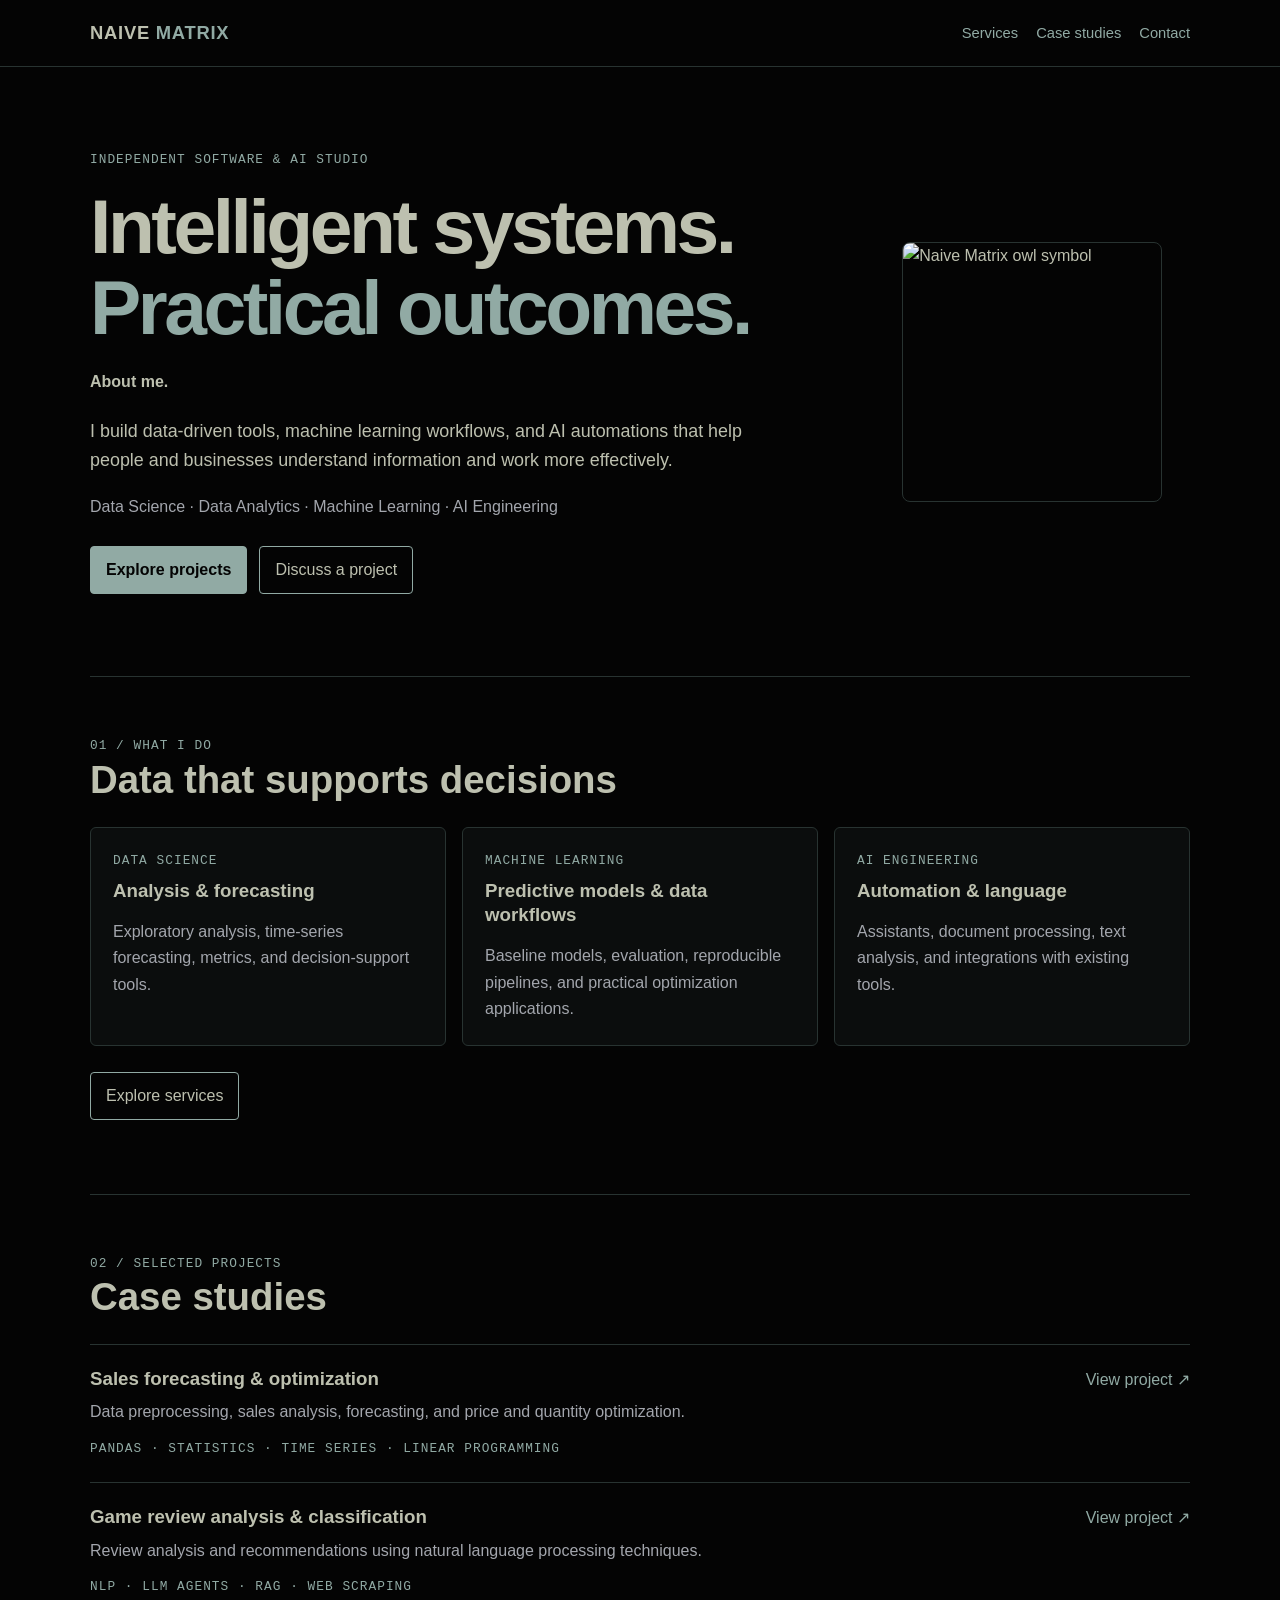
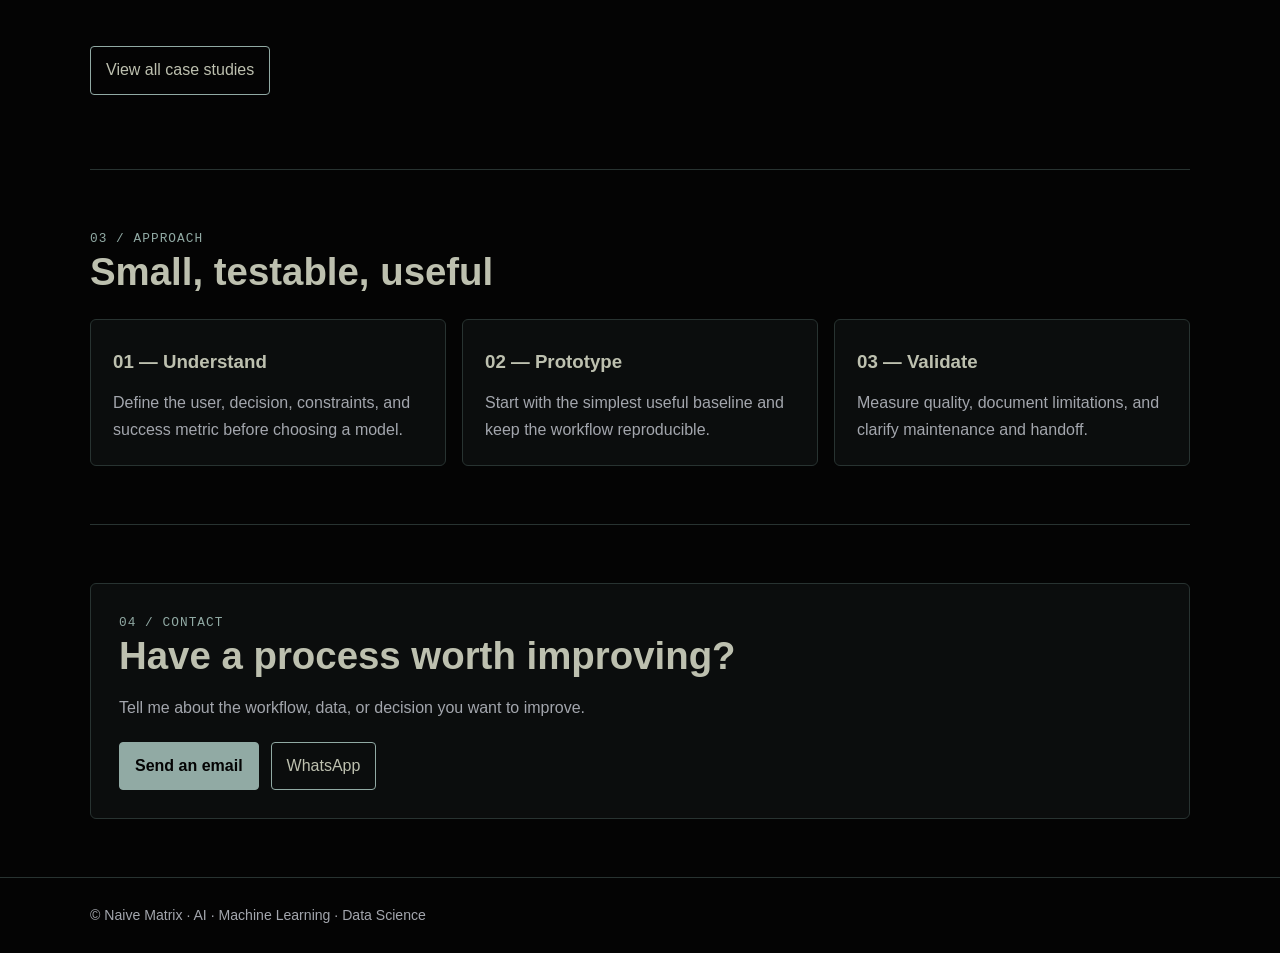
==== commit 566d85dd: "Update index.html" ====
--- a/index.html
+++ b/index.html
@@ -17,7 +17,6 @@
         <a href="services.html">Services</a>
         <a href="case-studies.html">Case studies</a>
         <a href="#contact">Contact</a>
-        <a class="button" href="index.html" lang="pt-BR">Português</a>
 
       </nav>
     </div>
@@ -38,7 +37,7 @@
           <a class="button" href="#contact">Discuss a project</a>
         </div>
       </div>
-      <img class="mark" src="../docs/avatar_owl.png" alt="Naive Matrix owl symbol">
+      <img class="mark" src="..avatar_owl.png" alt="Naive Matrix owl symbol">
     </section>
 
     <section class="content-section" aria-labelledby="services-title">
@@ -109,13 +108,8 @@
         <p class="muted">Tell me about the workflow, data, or decision you want to improve.</p>
         <div class="contact-links">
           <a class="button primary" href="mailto:a01399122@gmail.com">Send an email</a>
-          <a class="button" href="https://wa.me/55SEUNUMERO?text=Hello%2C%20I%27d%20like%20to%20discuss%20a%20project." target="_blank" rel="noopener noreferrer">WhatsApp</a>
-          <a class="button" href="https://discord.gg/SEU_CONVITE" target="_blank" rel="noopener noreferrer">Discord</a>
+          <a class="button" href="https://wa.me/553899287851" target="_blank" rel="noopener noreferrer">WhatsApp</a>
         </div>
-        <p class="muted">Other profiles;</p>
-        <a class="button" href="https://discord.gg/SEU_CONVITE" target="_blank" rel="noopener noreferrer">Instagram</a>
-        <a class="button" href="https://discord.gg/SEU_CONVITE" target="_blank" rel="noopener noreferrer">GitHub</a>
-        <a class="button" href="https://discord.gg/SEU_CONVITE" target="_blank" rel="noopener noreferrer">Linkedin</a>
       </div>
     </section>
   </main>
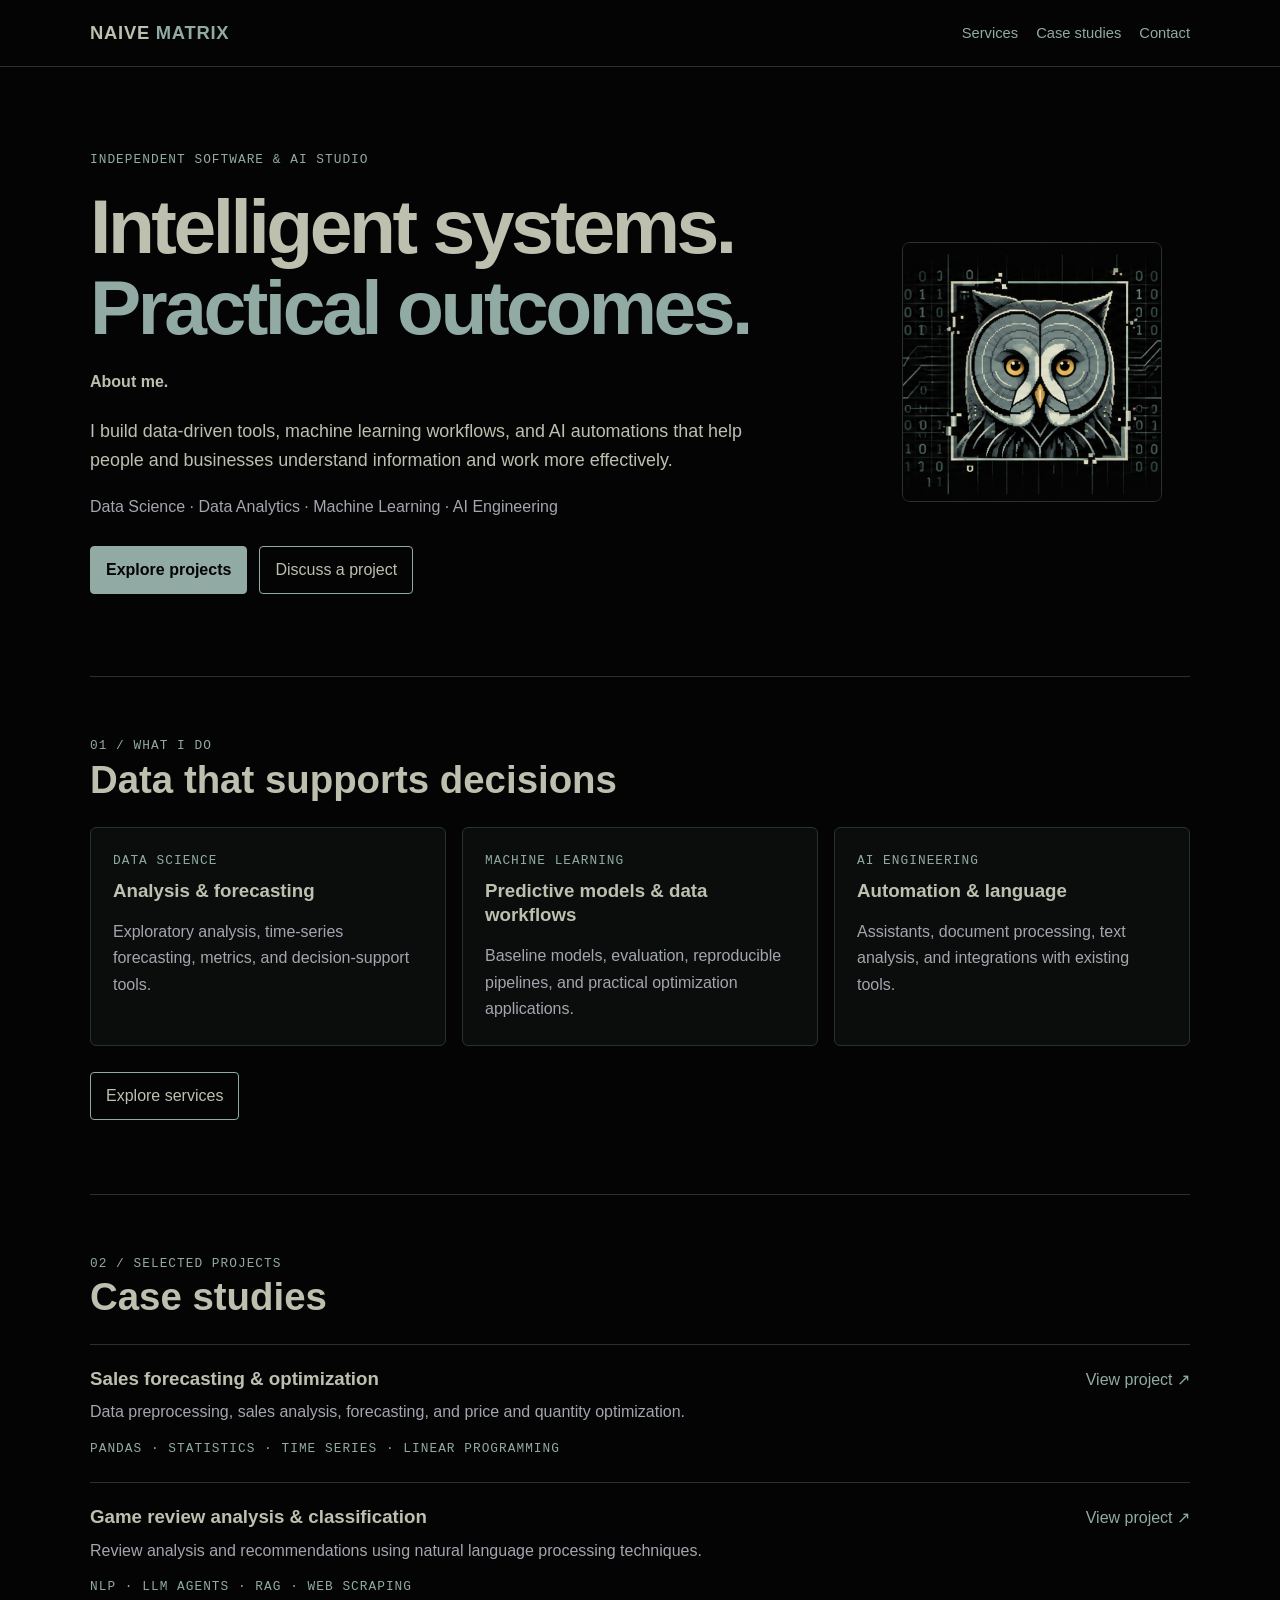
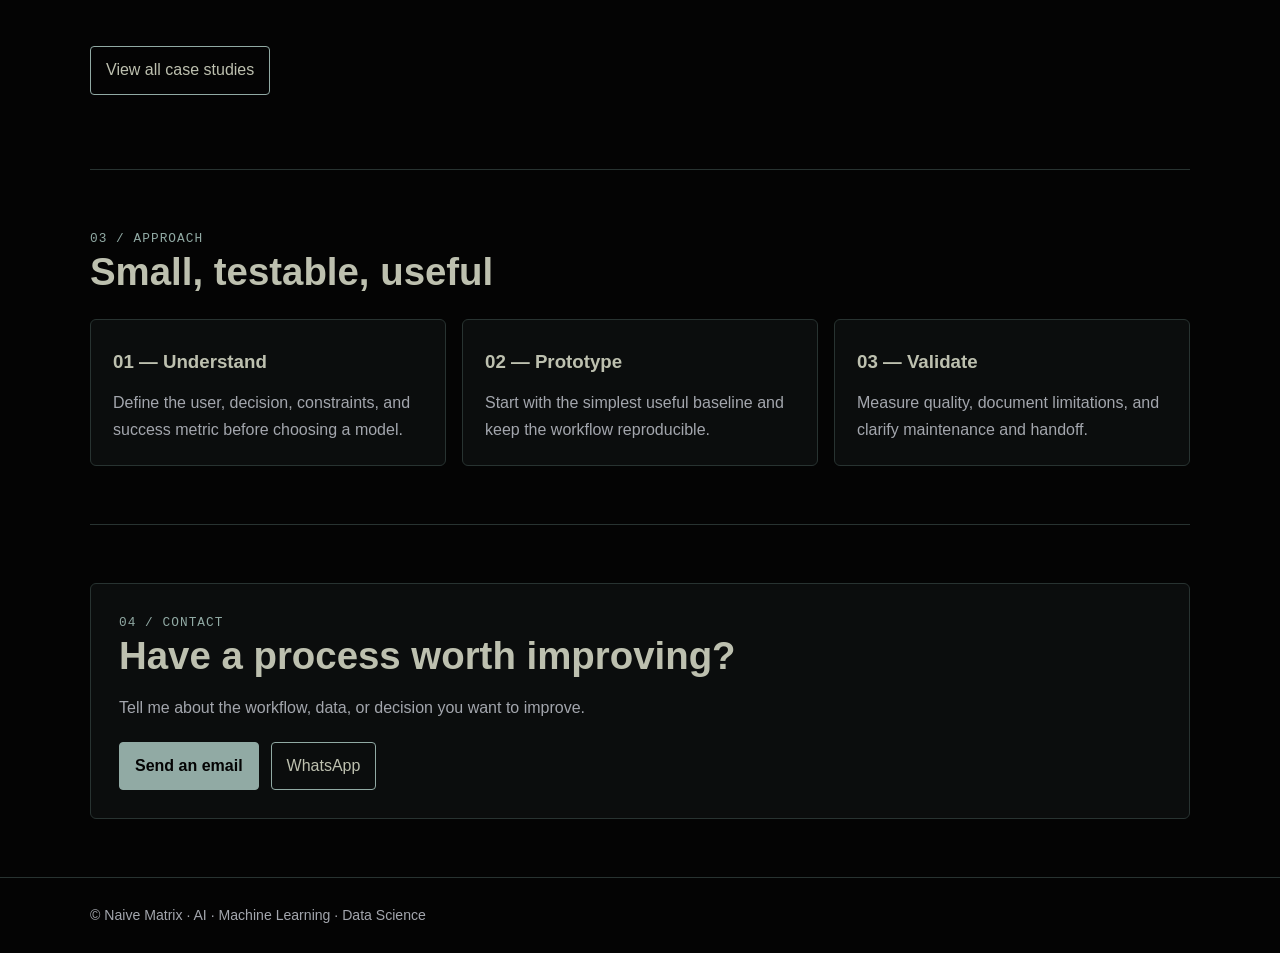
==== commit 0713f81c: "Update index.html" ====
--- a/index.html
+++ b/index.html
@@ -37,7 +37,7 @@
           <a class="button" href="#contact">Discuss a project</a>
         </div>
       </div>
-      <img class="mark" src="..avatar_owl.png" alt="Naive Matrix owl symbol">
+      <img class="mark" src="avatar_owl.png" alt="Naive Matrix owl symbol">
     </section>
 
     <section class="content-section" aria-labelledby="services-title">
